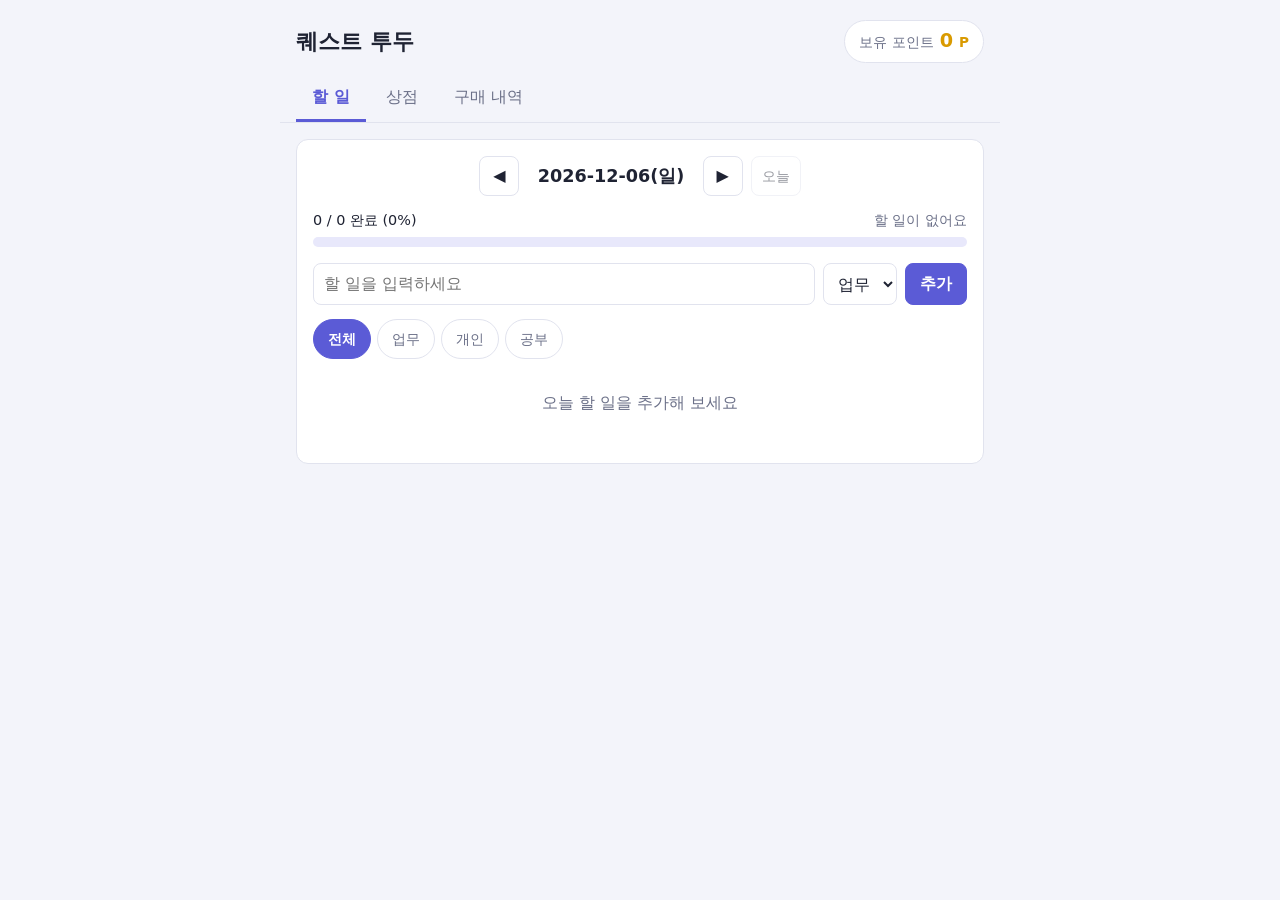
==== index.html @ 80aece0f "퀘스트 투두: 게임형 할 일 관리 웹앱 HTML/CSS/순수 JavaScript로 만든 단일 페이지 앱. 빌드·서버·외부 라이브러리 없이 index.html을 열면 바로 실행된다." ====
<!DOCTYPE html>
<html lang="ko">
<head>
  <meta charset="UTF-8">
  <meta name="viewport" content="width=device-width, initial-scale=1.0">
  <title>퀘스트 투두</title>
  <link rel="stylesheet" href="style.css">
  <script src="app.js" defer></script>
</head>
<body>
  <header class="app-header">
    <h1 class="app-title">퀘스트 투두</h1>
    <div class="points" aria-live="polite">
      <span class="points-label">보유 포인트</span>
      <strong id="points-value" class="points-value">0</strong>
      <span class="points-unit">P</span>
    </div>
  </header>

  <nav class="tabs" role="tablist" aria-label="메뉴">
    <button type="button" class="tab is-active" role="tab" id="tab-todos"
            aria-controls="panel-todos" aria-selected="true" data-tab="todos">할 일</button>
    <button type="button" class="tab" role="tab" id="tab-shop"
            aria-controls="panel-shop" aria-selected="false" tabindex="-1" data-tab="shop">상점</button>
    <button type="button" class="tab" role="tab" id="tab-history"
            aria-controls="panel-history" aria-selected="false" tabindex="-1" data-tab="history">구매 내역</button>
  </nav>

  <main class="panels">
    <section class="panel" role="tabpanel" id="panel-todos" aria-labelledby="tab-todos">
      <div class="date-bar">
        <button type="button" id="date-prev" class="btn btn-icon" aria-label="이전 날짜">◀</button>
        <strong id="date-label" class="date-label" aria-live="polite"></strong>
        <button type="button" id="date-next" class="btn btn-icon" aria-label="다음 날짜">▶</button>
        <button type="button" id="date-today" class="btn btn-small">오늘</button>
      </div>
      <p id="date-note" class="date-note" hidden>지난 날짜에 새로 추가하는 할 일은 기록용이에요 (포인트 없음)</p>

      <div class="progress-area">
        <div class="progress-info">
          <span id="progress-count"></span>
          <span id="progress-remaining" class="progress-remaining"></span>
        </div>
        <div id="progress-bar" class="progress" role="progressbar"
             aria-label="완료율" aria-valuemin="0" aria-valuemax="100" aria-valuenow="0">
          <div id="progress-fill" class="progress-fill"></div>
        </div>
      </div>

      <form id="todo-form" class="todo-form" autocomplete="off" novalidate>
        <input id="todo-title" class="todo-input" type="text" maxlength="50"
               placeholder="할 일을 입력하세요" aria-label="할 일 제목">
        <select id="todo-category" class="todo-select" aria-label="카테고리">
          <option value="work">업무</option>
          <option value="personal">개인</option>
          <option value="study">공부</option>
        </select>
        <button type="submit" class="btn btn-primary">추가</button>
      </form>
      <p id="todo-error" class="form-error" role="alert" hidden></p>

      <div id="category-filter" class="filter" role="group" aria-label="카테고리 필터">
        <button type="button" class="filter-btn is-active" data-filter="all" aria-pressed="true">전체</button>
        <button type="button" class="filter-btn" data-filter="work" aria-pressed="false">업무</button>
        <button type="button" class="filter-btn" data-filter="personal" aria-pressed="false">개인</button>
        <button type="button" class="filter-btn" data-filter="study" aria-pressed="false">공부</button>
      </div>

      <ul id="todo-list" class="todo-list"></ul>
      <p id="todo-empty" class="empty-message" hidden>오늘 할 일을 추가해 보세요</p>
    </section>
    <section class="panel" role="tabpanel" id="panel-shop" aria-labelledby="tab-shop" hidden>
      <p class="panel-note">포인트로 가상 기프티콘을 교환해 보세요. 실제 결제는 없어요.</p>
      <div id="shop-grid" class="shop-grid"></div>
    </section>
    <section class="panel" role="tabpanel" id="panel-history" aria-labelledby="tab-history" hidden>
      <ul id="history-list" class="history-list"></ul>
      <p id="history-empty" class="empty-message" hidden>아직 구매한 기프티콘이 없어요. 상점에서 포인트를 써 보세요!</p>
    </section>
  </main>

  <dialog id="coupon-dialog" class="dialog" aria-labelledby="coupon-title">
    <p id="coupon-icon" class="dialog-icon"></p>
    <h2 id="coupon-title" class="dialog-title">구매 완료!</h2>
    <p id="coupon-item" class="dialog-item"></p>
    <p id="coupon-code" class="coupon-code"></p>
    <p class="dialog-note">쿠폰 번호는 구매 내역 탭에서 다시 볼 수 있어요.</p>
    <form method="dialog">
      <button type="submit" class="btn btn-primary">확인</button>
    </form>
  </dialog>

  <div id="toast-area" class="toast-area" aria-live="polite"></div>

  <div id="celebration" class="celebration" role="status" hidden>
    <div class="celebration-card">
      <span class="celebration-emoji" aria-hidden="true">🎉</span>
      <strong id="celebration-text" class="celebration-text"></strong>
    </div>
  </div>
</body>
</html>
---- style.css ----
/* ===== 색상 · 공통 값 ===== */
:root {
  /* 바탕 */
  --bg: #f3f4fa;
  --surface: #ffffff;
  --surface-sunken: #f7f8fc;
  --border: #e1e3ee;

  /* 글자 */
  --text: #1f2333;
  --muted: #6b7088;
  --on-accent: #ffffff;

  /* 역할 색 */
  --accent: #5b5bd6;
  --accent-strong: #4646c2;
  --accent-soft: #e8e8fb;
  --gold: #d99a00;
  --gold-soft: #fff4d6;
  --gain: #1f8f4e;
  --gain-soft: #e3f6ea;
  --danger: #c62828;
  --danger-soft: #fdeaea;

  /* 카테고리: 파랑 / 초록 / 자홍 — 색상환에서 서로 멀리 떨어진 색 */
  --cat-work-bg: #e2eeff;
  --cat-work-fg: #1756b0;
  --cat-personal-bg: #e1f5e6;
  --cat-personal-fg: #1d7340;
  --cat-study-bg: #fbe4f1;
  --cat-study-fg: #a8236f;

  /* 기타 */
  --overlay: rgba(20, 22, 40, 0.45);
  --shadow: 0 10px 30px rgba(20, 22, 40, 0.18);
  --radius: 12px;
  --radius-small: 8px;
  --touch: 40px;

  --font: system-ui, -apple-system, "Segoe UI", "Apple SD Gothic Neo", "Malgun Gothic", sans-serif;
  --font-mono: ui-monospace, Consolas, "Courier New", monospace;
}

* {
  box-sizing: border-box;
}

body {
  margin: 0;
  font-family: var(--font);
  background: var(--bg);
  color: var(--text);
  line-height: 1.5;
  overflow-x: hidden;
}

/* ===== 헤더 ===== */
.app-header {
  display: flex;
  align-items: center;
  justify-content: space-between;
  gap: 12px;
  max-width: 720px;
  margin: 0 auto;
  padding: 20px 16px 12px;
}

.app-title {
  margin: 0;
  font-size: 1.4rem;
  white-space: nowrap;
}

.points {
  display: flex;
  align-items: baseline;
  gap: 6px;
  padding: 6px 14px;
  background: var(--surface);
  border: 1px solid var(--border);
  border-radius: 999px;
  white-space: nowrap;
}

.points-label {
  font-size: 0.85rem;
  color: var(--muted);
}

.points-value {
  display: inline-block;
  font-size: 1.2rem;
  color: var(--gold);
  font-variant-numeric: tabular-nums;
}

.points-value.is-up {
  animation: points-up 0.6s ease-out;
}

.points-value.is-down {
  animation: points-down 0.6s ease-out;
}

@keyframes points-up {
  0% { transform: scale(1); }
  30% { transform: scale(1.45); color: var(--gain); }
  100% { transform: scale(1); }
}

@keyframes points-down {
  0%, 100% { transform: translateX(0); }
  20% { transform: translateX(-4px); color: var(--danger); }
  40% { transform: translateX(4px); color: var(--danger); }
  60% { transform: translateX(-2px); }
}

.points-unit {
  font-size: 0.85rem;
  color: var(--gold);
  font-weight: 600;
}

/* ===== 탭 ===== */
.tabs {
  display: flex;
  gap: 4px;
  max-width: 720px;
  margin: 0 auto;
  padding: 0 16px;
  border-bottom: 1px solid var(--border);
}

.tab {
  min-height: 44px;
  padding: 10px 16px;
  font: inherit;
  color: var(--muted);
  background: none;
  border: none;
  border-bottom: 3px solid transparent;
  cursor: pointer;
  white-space: nowrap;
}

.tab:hover {
  color: var(--text);
}

.tab.is-active {
  color: var(--accent);
  font-weight: 600;
  border-bottom-color: var(--accent);
}

.tab:focus-visible {
  outline: 2px solid var(--accent);
  outline-offset: -2px;
  border-radius: 6px 6px 0 0;
}

/* ===== 패널 ===== */
.panels {
  max-width: 720px;
  margin: 0 auto;
  padding: 16px;
}

.panel {
  min-height: 240px;
  padding: 16px;
  background: var(--surface);
  border: 1px solid var(--border);
  border-radius: var(--radius);
}

.panel[hidden] {
  display: none;
}

.panel-note {
  margin: 0 0 16px;
  font-size: 0.9rem;
  color: var(--muted);
}

/* ===== 버튼 ===== */
.btn {
  min-height: var(--touch);
  padding: 8px 14px;
  font: inherit;
  border: 1px solid var(--border);
  border-radius: var(--radius-small);
  background: var(--surface);
  color: var(--text);
  cursor: pointer;
  white-space: nowrap;
}

.btn:hover:not(:disabled) {
  background: var(--surface-sunken);
}

.btn:active:not(:disabled) {
  transform: translateY(1px);
}

.btn:disabled {
  opacity: 0.45;
  cursor: not-allowed;
}

.btn:focus-visible,
.filter-btn:focus-visible {
  outline: 2px solid var(--accent);
  outline-offset: 2px;
}

.btn-primary {
  background: var(--accent);
  border-color: var(--accent);
  color: var(--on-accent);
  font-weight: 600;
}

.btn-primary:hover:not(:disabled) {
  background: var(--accent-strong);
}

.btn-danger {
  color: var(--danger);
}

.btn-small {
  min-width: var(--touch);
  padding: 4px 10px;
  font-size: 0.85rem;
}

.btn-icon {
  width: var(--touch);
  padding: 0;
  line-height: 1;
}

/* ===== 날짜 바 ===== */
.date-bar {
  display: flex;
  align-items: center;
  justify-content: center;
  gap: 8px;
  margin-bottom: 14px;
}

.date-label {
  min-width: 9.5em;
  text-align: center;
  font-size: 1.1rem;
  font-variant-numeric: tabular-nums;
}

.date-note {
  margin: -6px 0 12px;
  font-size: 0.8rem;
  text-align: center;
  color: var(--muted);
}

/* ===== 진행 막대 ===== */
.progress-area {
  margin-bottom: 16px;
}

.progress-info {
  display: flex;
  flex-wrap: wrap;
  justify-content: space-between;
  gap: 2px 12px;
  margin-bottom: 6px;
  font-size: 0.9rem;
}

.progress-remaining {
  color: var(--muted);
}

.progress-remaining.is-clear {
  color: var(--gold);
  font-weight: 700;
}

.progress {
  height: 10px;
  background: var(--accent-soft);
  border-radius: 999px;
  overflow: hidden;
}

.progress-fill {
  width: 0;
  height: 100%;
  background: var(--accent);
  border-radius: 999px;
  transition: width 0.3s ease;
}

.progress-fill.is-clear {
  background: var(--gold);
}

/* ===== 입력 줄 ===== */
.todo-form {
  display: flex;
  gap: 8px;
}

.todo-input,
.todo-select {
  min-height: var(--touch);
  font: inherit;
  padding: 8px 10px;
  border: 1px solid var(--border);
  border-radius: var(--radius-small);
  background: var(--surface);
  color: var(--text);
}

.todo-input {
  flex: 1;
  min-width: 0;
}

.todo-input:focus,
.todo-select:focus {
  outline: 2px solid var(--accent);
  outline-offset: -1px;
}

.form-error {
  margin: 8px 0 0;
  font-size: 0.85rem;
  color: var(--danger);
}

/* ===== 카테고리 필터 ===== */
.filter {
  display: flex;
  flex-wrap: wrap;
  gap: 6px;
  margin-top: 14px;
}

.filter-btn {
  min-height: var(--touch);
  padding: 4px 14px;
  font: inherit;
  font-size: 0.85rem;
  color: var(--muted);
  background: var(--surface);
  border: 1px solid var(--border);
  border-radius: 999px;
  cursor: pointer;
}

.filter-btn.is-active {
  color: var(--on-accent);
  background: var(--accent);
  border-color: var(--accent);
  font-weight: 600;
}

/* ===== 할 일 목록 ===== */
.todo-list {
  list-style: none;
  margin: 12px 0 0;
  padding: 0;
}

.todo-item {
  display: flex;
  align-items: center;
  gap: 8px;
  padding: 6px 0;
  border-bottom: 1px solid var(--border);
}

.todo-item:last-child {
  border-bottom: none;
}

/* 체크박스는 작아도 감싼 label이 40×40 터치 영역이 된다. */
.todo-check-wrap {
  display: flex;
  align-items: center;
  justify-content: center;
  width: var(--touch);
  height: var(--touch);
  flex-shrink: 0;
  cursor: pointer;
}

.todo-check {
  width: 20px;
  height: 20px;
  margin: 0;
  accent-color: var(--accent);
  cursor: pointer;
}

.todo-check:disabled,
.todo-check-wrap:has(.todo-check:disabled) {
  cursor: not-allowed;
}

.todo-title {
  flex: 1;
  min-width: 0;
  overflow-wrap: anywhere;
  cursor: text;
}

.todo-item.is-done .todo-title {
  color: var(--muted);
  text-decoration: line-through;
}

.todo-item.is-done .badge {
  opacity: 0.6;
}

.todo-actions {
  display: flex;
  gap: 4px;
  flex-shrink: 0;
}

.todo-item.is-editing {
  flex-direction: column;
  align-items: stretch;
  gap: 0;
  padding: 8px 0;
}

.todo-edit-form {
  display: flex;
  gap: 6px;
}

/* ===== 카테고리 배지 ===== */
.badge {
  flex-shrink: 0;
  padding: 2px 8px;
  font-size: 0.75rem;
  font-weight: 600;
  border-radius: 999px;
  white-space: nowrap;
}

.badge-work {
  background: var(--cat-work-bg);
  color: var(--cat-work-fg);
}

.badge-personal {
  background: var(--cat-personal-bg);
  color: var(--cat-personal-fg);
}

.badge-study {
  background: var(--cat-study-bg);
  color: var(--cat-study-fg);
}

.badge-record {
  color: var(--muted);
  background: var(--surface-sunken);
  border: 1px dashed var(--border);
}

.empty-message {
  margin: 32px 0;
  text-align: center;
  color: var(--muted);
}

/* ===== 상점 ===== */
.shop-grid {
  display: grid;
  grid-template-columns: repeat(auto-fill, minmax(140px, 1fr));
  gap: 12px;
}

.shop-card {
  display: flex;
  flex-direction: column;
  align-items: center;
  gap: 4px;
  min-width: 0;
  padding: 16px 12px;
  text-align: center;
  border: 1px solid var(--border);
  border-radius: var(--radius);
  transition: transform 0.15s ease, box-shadow 0.15s ease;
}

.shop-card:hover {
  transform: translateY(-2px);
  box-shadow: var(--shadow);
}

.shop-icon {
  font-size: 2.4rem;
  line-height: 1.2;
}

.shop-name {
  font-weight: 600;
}

.shop-price {
  color: var(--gold);
  font-weight: 700;
  font-variant-numeric: tabular-nums;
}

.shop-card .btn {
  width: 100%;
  margin-top: 8px;
}

.shop-lack {
  min-height: 1.3em;
  margin: 0;
  font-size: 0.8rem;
  color: var(--danger);
}

/* ===== 구매 내역 ===== */
.history-list {
  list-style: none;
  margin: 0;
  padding: 0;
}

.history-item {
  display: grid;
  grid-template-columns: auto minmax(0, 1fr) auto;
  gap: 2px 12px;
  align-items: center;
  padding: 12px 4px;
  border-bottom: 1px solid var(--border);
}

.history-item:last-child {
  border-bottom: none;
}

.history-icon {
  grid-row: span 2;
  font-size: 1.8rem;
}

.history-name {
  font-weight: 600;
  overflow-wrap: anywhere;
}

.history-price {
  color: var(--danger);
  font-weight: 600;
  text-align: right;
  font-variant-numeric: tabular-nums;
}

.history-date {
  font-size: 0.8rem;
  color: var(--muted);
}

.history-code {
  font-family: var(--font-mono);
  font-size: 0.85rem;
  letter-spacing: 0.04em;
  text-align: right;
}

/* ===== 쿠폰 팝업 ===== */
.dialog {
  width: min(320px, calc(100vw - 32px));
  padding: 24px 20px 20px;
  text-align: center;
  color: var(--text);
  background: var(--surface);
  border: none;
  border-radius: var(--radius);
  box-shadow: var(--shadow);
}

.dialog[open] {
  animation: pop-in 0.25s ease-out;
}

.dialog::backdrop {
  background: var(--overlay);
}

.dialog-icon {
  margin: 0;
  font-size: 3rem;
}

.dialog-title {
  margin: 4px 0;
  font-size: 1.2rem;
}

.dialog-item {
  margin: 0 0 12px;
  color: var(--muted);
}

.coupon-code {
  margin: 0;
  padding: 12px;
  font-family: var(--font-mono);
  font-size: 1.15rem;
  font-weight: 700;
  letter-spacing: 0.06em;
  overflow-wrap: anywhere;
  background: var(--accent-soft);
  border: 2px dashed var(--accent);
  border-radius: var(--radius-small);
  user-select: all;
}

.dialog-note {
  margin: 12px 0 16px;
  font-size: 0.8rem;
  color: var(--muted);
}

.dialog .btn {
  width: 100%;
}

/* ===== 토스트 ===== */
.toast-area {
  position: fixed;
  left: 50%;
  bottom: 24px;
  z-index: 20;
  display: flex;
  flex-direction: column-reverse;
  align-items: center;
  gap: 8px;
  width: max-content;
  max-width: calc(100vw - 32px);
  transform: translateX(-50%);
  pointer-events: none;
}

.toast {
  padding: 8px 18px;
  font-weight: 700;
  font-variant-numeric: tabular-nums;
  border-radius: 999px;
  box-shadow: var(--shadow);
  animation: toast-in 0.2s ease-out;
}

.toast-gain {
  color: var(--gain);
  background: var(--gain-soft);
}

.toast-loss {
  color: var(--danger);
  background: var(--danger-soft);
}

.toast-info {
  color: var(--text);
  background: var(--surface-sunken);
}

.toast-warn {
  max-width: 100%;
  font-weight: 600;
  text-align: center;
  color: var(--danger);
  background: var(--danger-soft);
  border-radius: var(--radius);
}

.toast.is-leaving {
  animation: toast-out 0.25s ease-in forwards;
}

@keyframes toast-in {
  from { opacity: 0; transform: translateY(12px) scale(0.9); }
  to { opacity: 1; transform: none; }
}

@keyframes toast-out {
  to { opacity: 0; transform: translateY(-8px); }
}

/* ===== 올클리어 배너 ===== */
.celebration {
  position: fixed;
  inset: 0;
  z-index: 30;
  display: flex;
  align-items: flex-start;
  justify-content: center;
  padding: 96px 16px 0;
  overflow: hidden;
  pointer-events: none; /* 배너가 떠 있어도 뒤의 화면을 계속 조작할 수 있게 */
}

.celebration[hidden] {
  display: none;
}

.celebration-card {
  display: flex;
  flex-direction: column;
  align-items: center;
  gap: 4px;
  max-width: 100%;
  padding: 20px 32px;
  text-align: center;
  color: var(--text);
  background: linear-gradient(135deg, var(--gold-soft), var(--surface));
  border: 2px solid var(--gold);
  border-radius: var(--radius);
  box-shadow: var(--shadow);
  animation: pop-in 0.4s cubic-bezier(0.2, 1.4, 0.4, 1);
  pointer-events: auto; /* 배너 카드를 누르면 닫힘 */
  cursor: pointer;
}

.celebration-emoji {
  font-size: 2.6rem;
  line-height: 1.2;
}

.celebration-text {
  font-size: 1.25rem;
}

.celebration.is-leaving .celebration-card {
  animation: toast-out 0.3s ease-in forwards;
}

.confetti {
  position: absolute;
  top: -12px;
  width: 8px;
  height: 14px;
  border-radius: 2px;
  animation: confetti-fall 1.8s ease-in forwards;
}

@keyframes confetti-fall {
  to { transform: translateY(105vh) rotate(720deg); opacity: 0.6; }
}

@keyframes pop-in {
  from { opacity: 0; transform: scale(0.7); }
  to { opacity: 1; transform: scale(1); }
}

/* ===== 좁은 화면 (360px 기준) ===== */
@media (max-width: 480px) {
  .app-header {
    padding: 14px 12px 10px;
  }

  .app-title {
    font-size: 1.15rem;
  }

  .points {
    padding: 4px 12px;
  }

  .points-label {
    font-size: 0.75rem;
  }

  .tabs {
    padding: 0 8px;
  }

  .tab {
    flex: 1;
    padding: 10px 4px;
  }

  .panels {
    padding: 12px;
  }

  .panel {
    padding: 12px;
  }

  .date-label {
    min-width: 0;
    font-size: 1rem;
  }

  .todo-form,
  .todo-edit-form {
    flex-wrap: wrap;
  }

  .todo-form .todo-input,
  .todo-edit-form .todo-input {
    flex-basis: 100%;
  }

  .todo-form .todo-select,
  .todo-edit-form .todo-select {
    flex: 1;
  }

  .todo-item {
    gap: 6px;
  }

  .shop-grid {
    gap: 8px;
  }

  .shop-card {
    padding: 12px 8px;
  }
}

/* 움직임 줄이기 설정을 존중 */
@media (prefers-reduced-motion: reduce) {
  *,
  *::before,
  *::after {
    animation-duration: 0.01ms !important;
    transition-duration: 0.01ms !important;
  }

  .confetti {
    display: none;
  }
}
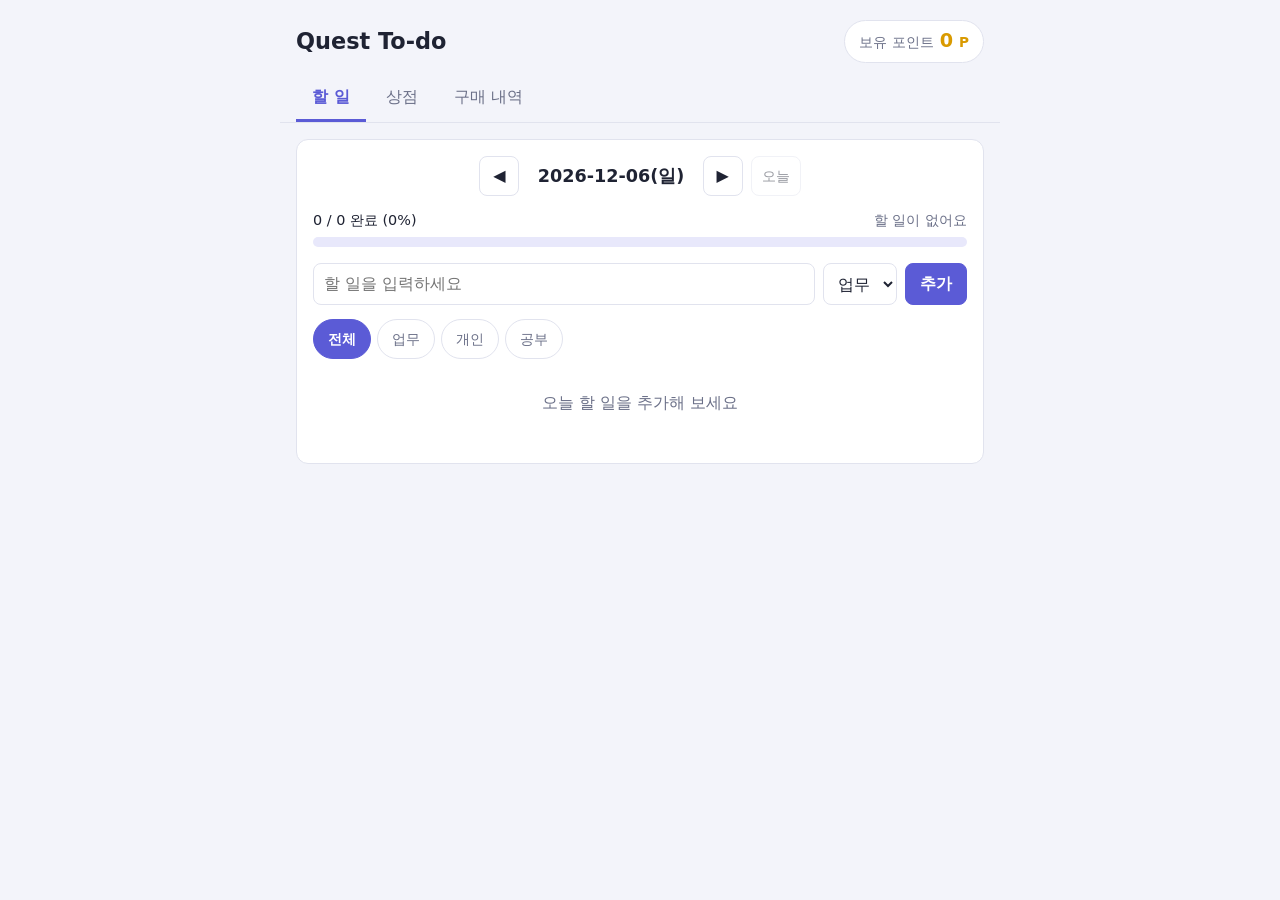
==== commit e2c0db63: "앱 이름을 Quest To-do로 변경 브라우저 탭 제목, 헤더, README 제목을 "퀘스트 투두"에서 "Quest To-do"로 바꿈.  Co-Authored-By: Claud" ====
--- a/index.html
+++ b/index.html
@@ -3,13 +3,13 @@
 <head>
   <meta charset="UTF-8">
   <meta name="viewport" content="width=device-width, initial-scale=1.0">
-  <title>퀘스트 투두</title>
+  <title>Quest To-do</title>
   <link rel="stylesheet" href="style.css">
   <script src="app.js" defer></script>
 </head>
 <body>
   <header class="app-header">
-    <h1 class="app-title">퀘스트 투두</h1>
+    <h1 class="app-title">Quest To-do</h1>
     <div class="points" aria-live="polite">
       <span class="points-label">보유 포인트</span>
       <strong id="points-value" class="points-value">0</strong>
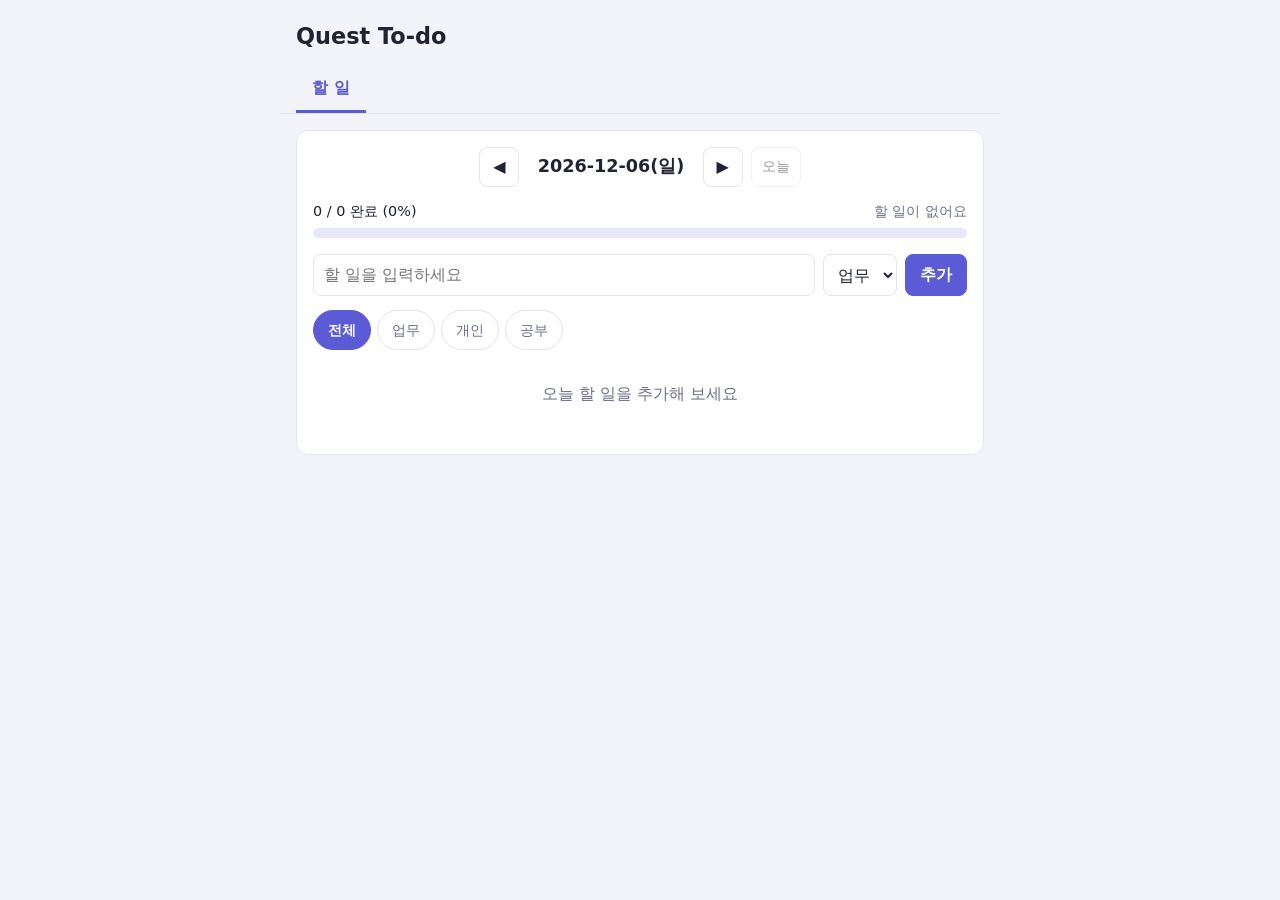
==== commit bafaaa75: "저장 구조를 v2(gameTodo.v2)로 바꾸고 v1 데이터를 옮기기 보상 구조를 펫 키우기 + 연속 달성 달력으로 바꾸기 위한 데이터 단계.  새 구조: { version: 2" ====
--- a/index.html
+++ b/index.html
@@ -10,20 +10,11 @@
 <body>
   <header class="app-header">
     <h1 class="app-title">Quest To-do</h1>
-    <div class="points" aria-live="polite">
-      <span class="points-label">보유 포인트</span>
-      <strong id="points-value" class="points-value">0</strong>
-      <span class="points-unit">P</span>
-    </div>
   </header>
 
   <nav class="tabs" role="tablist" aria-label="메뉴">
     <button type="button" class="tab is-active" role="tab" id="tab-todos"
             aria-controls="panel-todos" aria-selected="true" data-tab="todos">할 일</button>
-    <button type="button" class="tab" role="tab" id="tab-shop"
-            aria-controls="panel-shop" aria-selected="false" tabindex="-1" data-tab="shop">상점</button>
-    <button type="button" class="tab" role="tab" id="tab-history"
-            aria-controls="panel-history" aria-selected="false" tabindex="-1" data-tab="history">구매 내역</button>
   </nav>
 
   <main class="panels">
@@ -34,7 +25,7 @@
         <button type="button" id="date-next" class="btn btn-icon" aria-label="다음 날짜">▶</button>
         <button type="button" id="date-today" class="btn btn-small">오늘</button>
       </div>
-      <p id="date-note" class="date-note" hidden>지난 날짜에 새로 추가하는 할 일은 기록용이에요 (포인트 없음)</p>
+      <p id="date-note" class="date-note" hidden>지난 날짜에 새로 추가하는 할 일은 기록용이에요 (올클리어 개수에 안 들어가요)</p>
 
       <div class="progress-area">
         <div class="progress-info">
@@ -69,26 +60,7 @@
       <ul id="todo-list" class="todo-list"></ul>
       <p id="todo-empty" class="empty-message" hidden>오늘 할 일을 추가해 보세요</p>
     </section>
-    <section class="panel" role="tabpanel" id="panel-shop" aria-labelledby="tab-shop" hidden>
-      <p class="panel-note">포인트로 가상 기프티콘을 교환해 보세요. 실제 결제는 없어요.</p>
-      <div id="shop-grid" class="shop-grid"></div>
-    </section>
-    <section class="panel" role="tabpanel" id="panel-history" aria-labelledby="tab-history" hidden>
-      <ul id="history-list" class="history-list"></ul>
-      <p id="history-empty" class="empty-message" hidden>아직 구매한 기프티콘이 없어요. 상점에서 포인트를 써 보세요!</p>
-    </section>
   </main>
-
-  <dialog id="coupon-dialog" class="dialog" aria-labelledby="coupon-title">
-    <p id="coupon-icon" class="dialog-icon"></p>
-    <h2 id="coupon-title" class="dialog-title">구매 완료!</h2>
-    <p id="coupon-item" class="dialog-item"></p>
-    <p id="coupon-code" class="coupon-code"></p>
-    <p class="dialog-note">쿠폰 번호는 구매 내역 탭에서 다시 볼 수 있어요.</p>
-    <form method="dialog">
-      <button type="submit" class="btn btn-primary">확인</button>
-    </form>
-  </dialog>
 
   <div id="toast-area" class="toast-area" aria-live="polite"></div>
 
--- a/style.css
+++ b/style.css
@@ -69,56 +69,6 @@
   margin: 0;
   font-size: 1.4rem;
   white-space: nowrap;
-}
-
-.points {
-  display: flex;
-  align-items: baseline;
-  gap: 6px;
-  padding: 6px 14px;
-  background: var(--surface);
-  border: 1px solid var(--border);
-  border-radius: 999px;
-  white-space: nowrap;
-}
-
-.points-label {
-  font-size: 0.85rem;
-  color: var(--muted);
-}
-
-.points-value {
-  display: inline-block;
-  font-size: 1.2rem;
-  color: var(--gold);
-  font-variant-numeric: tabular-nums;
-}
-
-.points-value.is-up {
-  animation: points-up 0.6s ease-out;
-}
-
-.points-value.is-down {
-  animation: points-down 0.6s ease-out;
-}
-
-@keyframes points-up {
-  0% { transform: scale(1); }
-  30% { transform: scale(1.45); color: var(--gain); }
-  100% { transform: scale(1); }
-}
-
-@keyframes points-down {
-  0%, 100% { transform: translateX(0); }
-  20% { transform: translateX(-4px); color: var(--danger); }
-  40% { transform: translateX(4px); color: var(--danger); }
-  60% { transform: translateX(-2px); }
-}
-
-.points-unit {
-  font-size: 0.85rem;
-  color: var(--gold);
-  font-weight: 600;
 }
 
 /* ===== 탭 ===== */
@@ -481,166 +431,6 @@
   margin: 32px 0;
   text-align: center;
   color: var(--muted);
-}
-
-/* ===== 상점 ===== */
-.shop-grid {
-  display: grid;
-  grid-template-columns: repeat(auto-fill, minmax(140px, 1fr));
-  gap: 12px;
-}
-
-.shop-card {
-  display: flex;
-  flex-direction: column;
-  align-items: center;
-  gap: 4px;
-  min-width: 0;
-  padding: 16px 12px;
-  text-align: center;
-  border: 1px solid var(--border);
-  border-radius: var(--radius);
-  transition: transform 0.15s ease, box-shadow 0.15s ease;
-}
-
-.shop-card:hover {
-  transform: translateY(-2px);
-  box-shadow: var(--shadow);
-}
-
-.shop-icon {
-  font-size: 2.4rem;
-  line-height: 1.2;
-}
-
-.shop-name {
-  font-weight: 600;
-}
-
-.shop-price {
-  color: var(--gold);
-  font-weight: 700;
-  font-variant-numeric: tabular-nums;
-}
-
-.shop-card .btn {
-  width: 100%;
-  margin-top: 8px;
-}
-
-.shop-lack {
-  min-height: 1.3em;
-  margin: 0;
-  font-size: 0.8rem;
-  color: var(--danger);
-}
-
-/* ===== 구매 내역 ===== */
-.history-list {
-  list-style: none;
-  margin: 0;
-  padding: 0;
-}
-
-.history-item {
-  display: grid;
-  grid-template-columns: auto minmax(0, 1fr) auto;
-  gap: 2px 12px;
-  align-items: center;
-  padding: 12px 4px;
-  border-bottom: 1px solid var(--border);
-}
-
-.history-item:last-child {
-  border-bottom: none;
-}
-
-.history-icon {
-  grid-row: span 2;
-  font-size: 1.8rem;
-}
-
-.history-name {
-  font-weight: 600;
-  overflow-wrap: anywhere;
-}
-
-.history-price {
-  color: var(--danger);
-  font-weight: 600;
-  text-align: right;
-  font-variant-numeric: tabular-nums;
-}
-
-.history-date {
-  font-size: 0.8rem;
-  color: var(--muted);
-}
-
-.history-code {
-  font-family: var(--font-mono);
-  font-size: 0.85rem;
-  letter-spacing: 0.04em;
-  text-align: right;
-}
-
-/* ===== 쿠폰 팝업 ===== */
-.dialog {
-  width: min(320px, calc(100vw - 32px));
-  padding: 24px 20px 20px;
-  text-align: center;
-  color: var(--text);
-  background: var(--surface);
-  border: none;
-  border-radius: var(--radius);
-  box-shadow: var(--shadow);
-}
-
-.dialog[open] {
-  animation: pop-in 0.25s ease-out;
-}
-
-.dialog::backdrop {
-  background: var(--overlay);
-}
-
-.dialog-icon {
-  margin: 0;
-  font-size: 3rem;
-}
-
-.dialog-title {
-  margin: 4px 0;
-  font-size: 1.2rem;
-}
-
-.dialog-item {
-  margin: 0 0 12px;
-  color: var(--muted);
-}
-
-.coupon-code {
-  margin: 0;
-  padding: 12px;
-  font-family: var(--font-mono);
-  font-size: 1.15rem;
-  font-weight: 700;
-  letter-spacing: 0.06em;
-  overflow-wrap: anywhere;
-  background: var(--accent-soft);
-  border: 2px dashed var(--accent);
-  border-radius: var(--radius-small);
-  user-select: all;
-}
-
-.dialog-note {
-  margin: 12px 0 16px;
-  font-size: 0.8rem;
-  color: var(--muted);
-}
-
-.dialog .btn {
-  width: 100%;
 }
 
 /* ===== 토스트 ===== */
@@ -781,14 +571,6 @@
     font-size: 1.15rem;
   }
 
-  .points {
-    padding: 4px 12px;
-  }
-
-  .points-label {
-    font-size: 0.75rem;
-  }
-
   .tabs {
     padding: 0 8px;
   }
@@ -828,14 +610,6 @@
 
   .todo-item {
     gap: 6px;
-  }
-
-  .shop-grid {
-    gap: 8px;
-  }
-
-  .shop-card {
-    padding: 12px 8px;
   }
 }
 
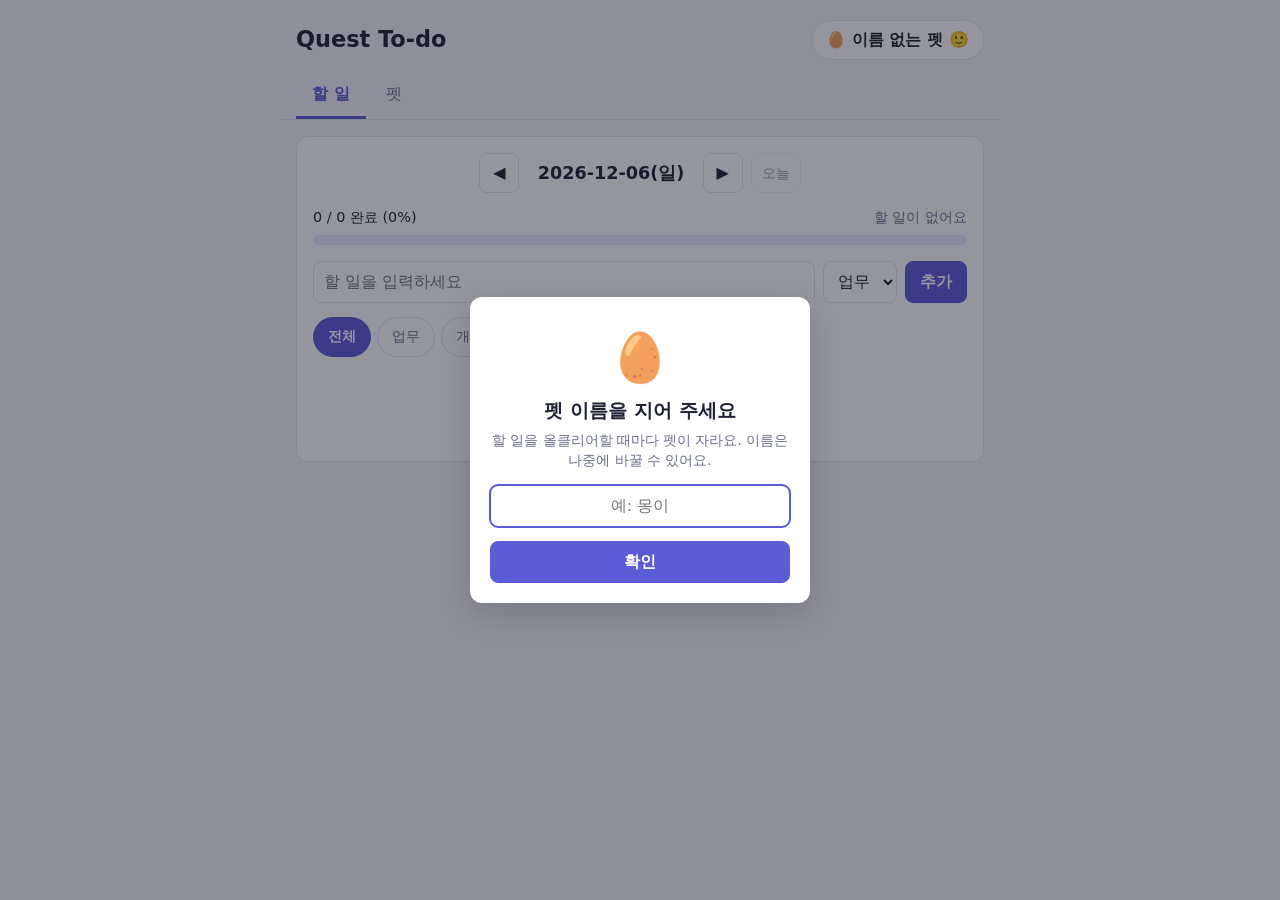
==== commit 3144a45b: "포인트 로직을 펫 성장 로직으로 교체 - 올클리어: 그날 할 일 3개 이상 + 모두 완료 (기록용 할 일 개념 제거) - 오늘 올클리어 시 clearDates에 오늘 추가 + pe" ====
--- a/index.html
+++ b/index.html
@@ -10,11 +10,18 @@
 <body>
   <header class="app-header">
     <h1 class="app-title">Quest To-do</h1>
+    <button type="button" id="header-pet" class="header-pet" aria-label="펫 보기">
+      <span id="header-pet-icon" aria-hidden="true"></span>
+      <span id="header-pet-name" class="header-pet-name"></span>
+      <span id="header-pet-mood" aria-hidden="true"></span>
+    </button>
   </header>
 
   <nav class="tabs" role="tablist" aria-label="메뉴">
     <button type="button" class="tab is-active" role="tab" id="tab-todos"
             aria-controls="panel-todos" aria-selected="true" data-tab="todos">할 일</button>
+    <button type="button" class="tab" role="tab" id="tab-pet"
+            aria-controls="panel-pet" aria-selected="false" tabindex="-1" data-tab="pet">펫</button>
   </nav>
 
   <main class="panels">
@@ -25,7 +32,7 @@
         <button type="button" id="date-next" class="btn btn-icon" aria-label="다음 날짜">▶</button>
         <button type="button" id="date-today" class="btn btn-small">오늘</button>
       </div>
-      <p id="date-note" class="date-note" hidden>지난 날짜에 새로 추가하는 할 일은 기록용이에요 (올클리어 개수에 안 들어가요)</p>
+      <p id="date-note" class="date-note" hidden>지난 날짜는 올클리어해도 펫이 자라지 않아요</p>
 
       <div class="progress-area">
         <div class="progress-info">
@@ -60,7 +67,43 @@
       <ul id="todo-list" class="todo-list"></ul>
       <p id="todo-empty" class="empty-message" hidden>오늘 할 일을 추가해 보세요</p>
     </section>
+
+    <section class="panel" role="tabpanel" id="panel-pet" aria-labelledby="tab-pet" hidden>
+      <div class="pet-card">
+        <div id="pet-icon" class="pet-icon" aria-hidden="true"></div>
+        <div class="pet-name-row">
+          <strong id="pet-name" class="pet-name"></strong>
+          <button type="button" id="pet-rename" class="btn btn-small">이름 바꾸기</button>
+        </div>
+        <p id="pet-stage" class="pet-stage"></p>
+        <p id="pet-mood" class="pet-mood" aria-live="polite"></p>
+        <div id="pet-progress" class="progress pet-progress" role="progressbar"
+             aria-label="다음 단계까지" aria-valuemin="0" aria-valuemax="100" aria-valuenow="0">
+          <div id="pet-progress-fill" class="progress-fill"></div>
+        </div>
+        <p id="pet-next" class="pet-next"></p>
+      </div>
+      <p class="panel-note">
+        오늘 할 일을 3개 이상 모두 끝내면(올클리어) 펫이 하루에 한 번 자라요.
+        지난 날짜는 올클리어해도 자라지 않아요.
+      </p>
+    </section>
   </main>
+
+  <dialog id="pet-name-dialog" class="dialog" aria-labelledby="pet-name-title">
+    <form id="pet-name-form" novalidate>
+      <p class="dialog-icon" aria-hidden="true">🥚</p>
+      <h2 id="pet-name-title" class="dialog-title">펫 이름을 지어 주세요</h2>
+      <p class="dialog-note">할 일을 올클리어할 때마다 펫이 자라요. 이름은 나중에 바꿀 수 있어요.</p>
+      <input id="pet-name-input" class="todo-input dialog-input" type="text"
+             autocomplete="off" placeholder="예: 몽이" aria-label="펫 이름">
+      <p id="pet-name-error" class="form-error" role="alert" hidden></p>
+      <div class="dialog-actions">
+        <button type="button" id="pet-name-cancel" class="btn">취소</button>
+        <button type="submit" class="btn btn-primary">확인</button>
+      </div>
+    </form>
+  </dialog>
 
   <div id="toast-area" class="toast-area" aria-live="polite"></div>
 
--- a/style.css
+++ b/style.css
@@ -421,16 +421,152 @@
   color: var(--cat-study-fg);
 }
 
-.badge-record {
-  color: var(--muted);
-  background: var(--surface-sunken);
-  border: 1px dashed var(--border);
-}
-
 .empty-message {
   margin: 32px 0;
   text-align: center;
   color: var(--muted);
+}
+
+/* ===== 헤더 펫 요약 ===== */
+.header-pet {
+  display: flex;
+  align-items: center;
+  gap: 6px;
+  min-width: 0;
+  min-height: var(--touch);
+  padding: 4px 14px;
+  font: inherit;
+  color: var(--text);
+  background: var(--surface);
+  border: 1px solid var(--border);
+  border-radius: 999px;
+  cursor: pointer;
+}
+
+.header-pet:hover {
+  background: var(--surface-sunken);
+}
+
+.header-pet:focus-visible {
+  outline: 2px solid var(--accent);
+  outline-offset: 2px;
+}
+
+.header-pet-name {
+  overflow: hidden;
+  font-weight: 600;
+  text-overflow: ellipsis;
+  white-space: nowrap;
+}
+
+/* ===== 펫 탭 ===== */
+.pet-card {
+  display: flex;
+  flex-direction: column;
+  align-items: center;
+  gap: 6px;
+  margin-bottom: 16px;
+  padding: 24px 16px;
+  text-align: center;
+  background: linear-gradient(180deg, var(--accent-soft), var(--surface));
+  border-radius: var(--radius);
+}
+
+.pet-icon {
+  font-size: 4.5rem;
+  line-height: 1.1;
+}
+
+.pet-name-row {
+  display: flex;
+  flex-wrap: wrap;
+  align-items: center;
+  justify-content: center;
+  gap: 8px;
+}
+
+.pet-name {
+  font-size: 1.3rem;
+  overflow-wrap: anywhere;
+}
+
+.pet-stage,
+.pet-mood,
+.pet-next {
+  margin: 0;
+}
+
+.pet-stage {
+  color: var(--muted);
+}
+
+.pet-mood {
+  font-weight: 600;
+}
+
+.pet-progress {
+  width: min(280px, 100%);
+  margin-top: 6px;
+}
+
+.pet-next {
+  font-size: 0.9rem;
+  color: var(--muted);
+}
+
+/* ===== 이름 짓기 팝업 ===== */
+.dialog {
+  width: min(340px, calc(100vw - 32px));
+  padding: 24px 20px 20px;
+  text-align: center;
+  color: var(--text);
+  background: var(--surface);
+  border: none;
+  border-radius: var(--radius);
+  box-shadow: var(--shadow);
+}
+
+.dialog[open] {
+  animation: pop-in 0.25s ease-out;
+}
+
+.dialog::backdrop {
+  background: var(--overlay);
+}
+
+.dialog-icon {
+  margin: 0;
+  font-size: 3rem;
+}
+
+.dialog-title {
+  margin: 4px 0;
+  font-size: 1.2rem;
+}
+
+.dialog-note {
+  margin: 0 0 14px;
+  font-size: 0.85rem;
+  color: var(--muted);
+}
+
+.dialog-input {
+  width: 100%;
+  text-align: center;
+}
+
+.dialog-actions {
+  display: flex;
+  gap: 8px;
+  margin-top: 14px;
+}
+
+.dialog-actions .btn {
+  flex: 1;
+}
+
+.dialog-actions .btn[hidden] {
+  display: none;
 }
 
 /* ===== 토스트 ===== */
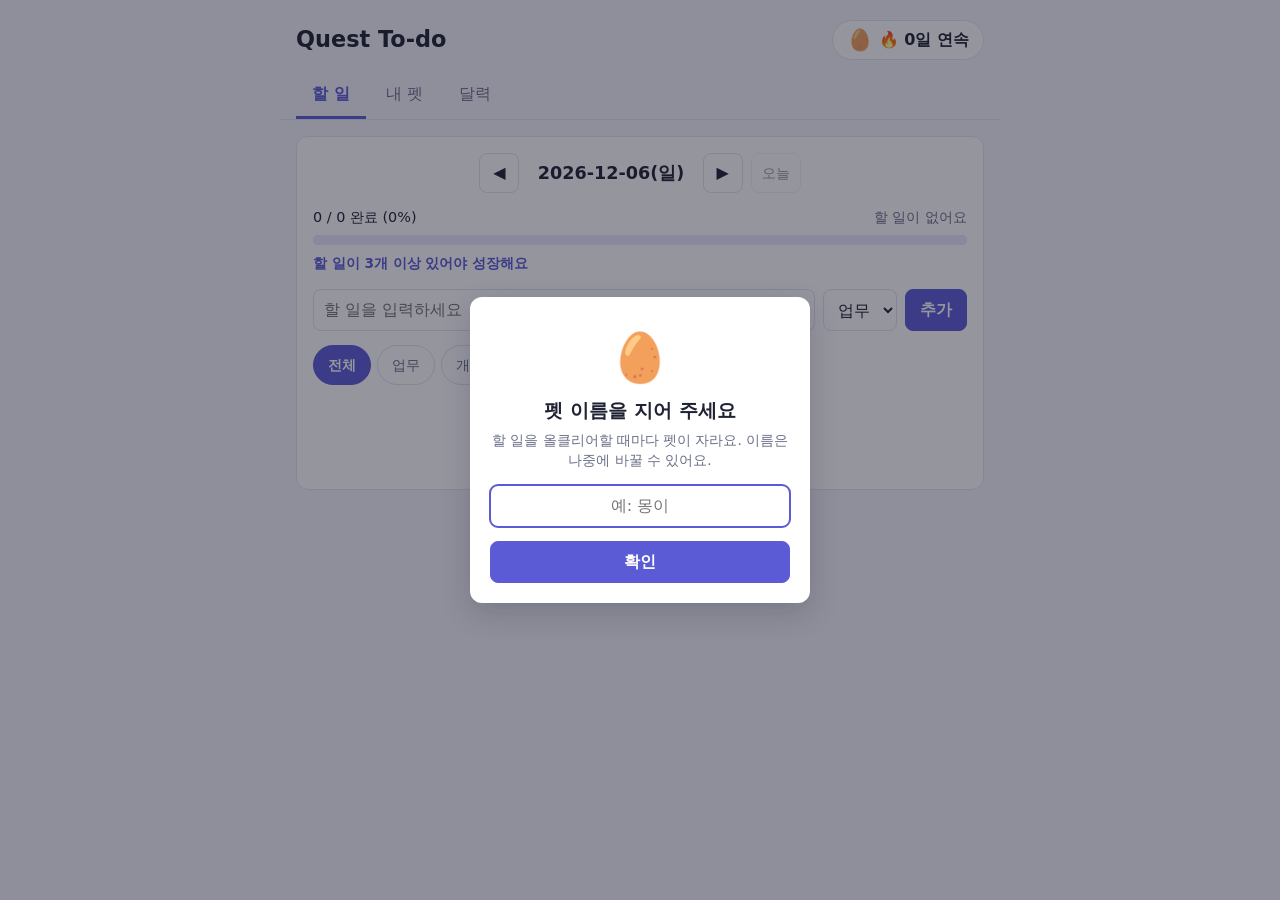
==== commit 70bb73ed: "화면을 할 일 / 내 펫 / 달력 구조로 개편 - 탭: 할 일 / 내 펫 / 달력 (상점·구매 내역은 이전 커밋에서 이미 제거) - 헤더: 펫 이모지 + "🔥 N일 연속", 누르면" ====
--- a/index.html
+++ b/index.html
@@ -5,15 +5,15 @@
   <meta name="viewport" content="width=device-width, initial-scale=1.0">
   <title>Quest To-do</title>
   <link rel="stylesheet" href="style.css">
+  <script src="streak.js" defer></script>
   <script src="app.js" defer></script>
 </head>
 <body>
   <header class="app-header">
     <h1 class="app-title">Quest To-do</h1>
-    <button type="button" id="header-pet" class="header-pet" aria-label="펫 보기">
-      <span id="header-pet-icon" aria-hidden="true"></span>
-      <span id="header-pet-name" class="header-pet-name"></span>
-      <span id="header-pet-mood" aria-hidden="true"></span>
+    <button type="button" id="header-pet" class="header-pet" aria-label="내 펫 보기">
+      <span id="header-pet-icon" class="header-pet-icon" aria-hidden="true"></span>
+      <span id="header-streak" class="header-streak"></span>
     </button>
   </header>
 
@@ -21,10 +21,13 @@
     <button type="button" class="tab is-active" role="tab" id="tab-todos"
             aria-controls="panel-todos" aria-selected="true" data-tab="todos">할 일</button>
     <button type="button" class="tab" role="tab" id="tab-pet"
-            aria-controls="panel-pet" aria-selected="false" tabindex="-1" data-tab="pet">펫</button>
+            aria-controls="panel-pet" aria-selected="false" tabindex="-1" data-tab="pet">내 펫</button>
+    <button type="button" class="tab" role="tab" id="tab-calendar"
+            aria-controls="panel-calendar" aria-selected="false" tabindex="-1" data-tab="calendar">달력</button>
   </nav>
 
   <main class="panels">
+    <!-- 할 일 -->
     <section class="panel" role="tabpanel" id="panel-todos" aria-labelledby="tab-todos">
       <div class="date-bar">
         <button type="button" id="date-prev" class="btn btn-icon" aria-label="이전 날짜">◀</button>
@@ -32,7 +35,6 @@
         <button type="button" id="date-next" class="btn btn-icon" aria-label="다음 날짜">▶</button>
         <button type="button" id="date-today" class="btn btn-small">오늘</button>
       </div>
-      <p id="date-note" class="date-note" hidden>지난 날짜는 올클리어해도 펫이 자라지 않아요</p>
 
       <div class="progress-area">
         <div class="progress-info">
@@ -43,6 +45,7 @@
              aria-label="완료율" aria-valuemin="0" aria-valuemax="100" aria-valuenow="0">
           <div id="progress-fill" class="progress-fill"></div>
         </div>
+        <p id="growth-hint" class="growth-hint"></p>
       </div>
 
       <form id="todo-form" class="todo-form" autocomplete="off" novalidate>
@@ -68,6 +71,7 @@
       <p id="todo-empty" class="empty-message" hidden>오늘 할 일을 추가해 보세요</p>
     </section>
 
+    <!-- 내 펫 -->
     <section class="panel" role="tabpanel" id="panel-pet" aria-labelledby="tab-pet" hidden>
       <div class="pet-card">
         <div id="pet-icon" class="pet-icon" aria-hidden="true"></div>
@@ -83,10 +87,47 @@
         </div>
         <p id="pet-next" class="pet-next"></p>
       </div>
+
+      <div class="section-card">
+        <h2 class="section-title">받은 배지 <span id="badge-count" class="section-count"></span></h2>
+        <ul id="badge-list" class="badge-list" aria-label="배지"></ul>
+      </div>
       <p class="panel-note">
         오늘 할 일을 3개 이상 모두 끝내면(올클리어) 펫이 하루에 한 번 자라요.
         지난 날짜는 올클리어해도 자라지 않아요.
       </p>
+    </section>
+
+    <!-- 달력 -->
+    <section class="panel" role="tabpanel" id="panel-calendar" aria-labelledby="tab-calendar" hidden>
+      <div class="streak-stats">
+        <div class="streak-stat">
+          <span class="streak-label">🔥 현재 연속</span>
+          <span><strong id="streak-current" class="streak-value">0</strong>일</span>
+        </div>
+        <div class="streak-stat">
+          <span class="streak-label">🏅 최고 기록</span>
+          <span><strong id="streak-best" class="streak-value">0</strong>일</span>
+        </div>
+      </div>
+      <p id="streak-note" class="streak-note"></p>
+
+      <div class="calendar-bar">
+        <button type="button" id="cal-prev" class="btn btn-icon" aria-label="이전 달">◀</button>
+        <strong id="cal-label" class="cal-label" aria-live="polite"></strong>
+        <button type="button" id="cal-next" class="btn btn-icon" aria-label="다음 달">▶</button>
+      </div>
+      <div class="calendar" role="grid" aria-labelledby="cal-label">
+        <div class="calendar-weekdays" role="row">
+          <span role="columnheader" class="is-sun">일</span><span role="columnheader">월</span>
+          <span role="columnheader">화</span><span role="columnheader">수</span>
+          <span role="columnheader">목</span><span role="columnheader">금</span>
+          <span role="columnheader" class="is-sat">토</span>
+        </div>
+        <div id="calendar-grid" class="calendar-grid"></div>
+      </div>
+      <p id="cal-summary" class="cal-summary"></p>
+      <p class="panel-note">✅ 올클리어한 날이에요. 날짜를 누르면 그날의 할 일로 이동해요.</p>
     </section>
   </main>
 
@@ -105,6 +146,19 @@
     </form>
   </dialog>
 
+  <dialog id="evolve-dialog" class="dialog evolve-dialog" aria-labelledby="evolve-title">
+    <p class="evolve-icons" aria-hidden="true">
+      <span id="evolve-from" class="evolve-from"></span>
+      <span class="evolve-arrow">➜</span>
+      <span id="evolve-to" class="evolve-to"></span>
+    </p>
+    <h2 id="evolve-title" class="dialog-title"></h2>
+    <p id="evolve-note" class="dialog-note"></p>
+    <form method="dialog">
+      <button type="submit" class="btn btn-primary evolve-ok">좋아요!</button>
+    </form>
+  </dialog>
+
   <div id="toast-area" class="toast-area" aria-live="polite"></div>
 
   <div id="celebration" class="celebration" role="status" hidden>
--- a/style.css
+++ b/style.css
@@ -209,13 +209,6 @@
   font-variant-numeric: tabular-nums;
 }
 
-.date-note {
-  margin: -6px 0 12px;
-  font-size: 0.8rem;
-  text-align: center;
-  color: var(--muted);
-}
-
 /* ===== 진행 막대 ===== */
 .progress-area {
   margin-bottom: 16px;
@@ -256,6 +249,18 @@
 
 .progress-fill.is-clear {
   background: var(--gold);
+}
+
+.growth-hint {
+  margin: 8px 0 0;
+  font-size: 0.85rem;
+  font-weight: 600;
+  color: var(--accent);
+}
+
+.growth-hint.is-muted {
+  font-weight: 400;
+  color: var(--muted);
 }
 
 /* ===== 입력 줄 ===== */
@@ -452,10 +457,14 @@
   outline-offset: 2px;
 }
 
-.header-pet-name {
-  overflow: hidden;
+.header-pet-icon {
+  font-size: 1.3rem;
+  line-height: 1;
+}
+
+.header-streak {
   font-weight: 600;
-  text-overflow: ellipsis;
+  font-variant-numeric: tabular-nums;
   white-space: nowrap;
 }
 
@@ -512,6 +521,237 @@
 .pet-next {
   font-size: 0.9rem;
   color: var(--muted);
+}
+
+/* ===== 연속 달성 · 배지 ===== */
+.section-card {
+  margin-bottom: 16px;
+  padding: 16px;
+  border: 1px solid var(--border);
+  border-radius: var(--radius);
+}
+
+.section-title {
+  margin: 0 0 12px;
+  font-size: 1rem;
+}
+
+.section-count {
+  font-size: 0.85rem;
+  font-weight: 400;
+  color: var(--muted);
+}
+
+.streak-stats {
+  display: grid;
+  grid-template-columns: 1fr 1fr;
+  gap: 8px;
+}
+
+.streak-stat {
+  display: flex;
+  flex-direction: column;
+  align-items: center;
+  padding: 10px 4px;
+  background: var(--surface-sunken);
+  border-radius: var(--radius-small);
+}
+
+.streak-label {
+  font-size: 0.85rem;
+  color: var(--muted);
+}
+
+.streak-value {
+  font-size: 1.6rem;
+  font-variant-numeric: tabular-nums;
+}
+
+.streak-note {
+  margin: 12px 0 16px;
+  text-align: center;
+  font-weight: 600;
+}
+
+/* ===== 달력 ===== */
+.calendar-bar {
+  display: flex;
+  align-items: center;
+  justify-content: center;
+  gap: 12px;
+  margin-bottom: 10px;
+}
+
+.cal-label {
+  min-width: 8em;
+  text-align: center;
+  font-size: 1.1rem;
+}
+
+.calendar-weekdays,
+.calendar-grid {
+  display: grid;
+  grid-template-columns: repeat(7, minmax(0, 1fr));
+  gap: 4px;
+}
+
+.calendar-weekdays {
+  margin-bottom: 4px;
+  font-size: 0.8rem;
+  text-align: center;
+  color: var(--muted);
+}
+
+.is-sun {
+  color: var(--danger);
+}
+
+.is-sat {
+  color: var(--cat-work-fg);
+}
+
+.cal-cell {
+  position: relative;
+  display: flex;
+  flex-direction: column;
+  align-items: center;
+  justify-content: flex-start;
+  min-width: 0;
+  min-height: 48px;
+  padding: 4px 0;
+  font: inherit;
+  font-size: 0.85rem;
+  color: var(--text);
+  background: var(--surface);
+  border: 1px solid var(--border);
+  border-radius: var(--radius-small);
+  cursor: pointer;
+}
+
+.cal-cell.is-blank {
+  background: none;
+  border: none;
+  cursor: default;
+}
+
+.cal-cell.is-sun .cal-day {
+  color: var(--danger);
+}
+
+.cal-cell.is-sat .cal-day {
+  color: var(--cat-work-fg);
+}
+
+.cal-cell.is-future {
+  color: var(--muted);
+  background: var(--surface-sunken);
+}
+
+.cal-cell.is-cleared {
+  background: var(--gold-soft);
+  border-color: var(--gold);
+}
+
+.cal-cell.is-today {
+  border: 2px solid var(--accent);
+  font-weight: 700;
+}
+
+.cal-cell:hover:not(.is-blank) {
+  background: var(--accent-soft);
+}
+
+.cal-cell:focus-visible {
+  outline: 2px solid var(--accent);
+  outline-offset: 1px;
+}
+
+.cal-stamp {
+  font-size: 1.05rem;
+  line-height: 1.2;
+}
+
+.cal-summary {
+  margin: 12px 0 0;
+  text-align: center;
+  font-weight: 600;
+}
+
+.badge-list {
+  display: grid;
+  grid-template-columns: repeat(auto-fill, minmax(120px, 1fr));
+  gap: 8px;
+  margin: 0;
+  padding: 0;
+  list-style: none;
+}
+
+.badge-card {
+  display: flex;
+  flex-direction: column;
+  align-items: center;
+  gap: 2px;
+  padding: 12px 8px;
+  text-align: center;
+  background: var(--gold-soft);
+  border: 1px solid var(--gold);
+  border-radius: var(--radius-small);
+}
+
+.badge-card.is-locked {
+  background: var(--surface-sunken);
+  border-color: var(--border);
+}
+
+.badge-card.is-locked .badge-card-name {
+  color: var(--muted);
+}
+
+.badge-card-icon {
+  font-size: 1.8rem;
+  line-height: 1.2;
+}
+
+.badge-card-name {
+  font-size: 0.9rem;
+}
+
+.badge-card-condition {
+  font-size: 0.75rem;
+  color: var(--muted);
+}
+
+/* ===== 진화 팝업 ===== */
+.evolve-icons {
+  display: flex;
+  align-items: center;
+  justify-content: center;
+  gap: 12px;
+  margin: 0 0 8px;
+}
+
+.evolve-from {
+  font-size: 2.4rem;
+  opacity: 0.5;
+}
+
+.evolve-arrow {
+  color: var(--muted);
+}
+
+.evolve-to {
+  font-size: 3.6rem;
+  animation: evolve-bounce 0.8s ease-out;
+}
+
+@keyframes evolve-bounce {
+  0% { transform: scale(0.3) rotate(-20deg); }
+  60% { transform: scale(1.25) rotate(8deg); }
+  100% { transform: none; }
+}
+
+.evolve-ok {
+  width: 100%;
 }
 
 /* ===== 이름 짓기 팝업 ===== */
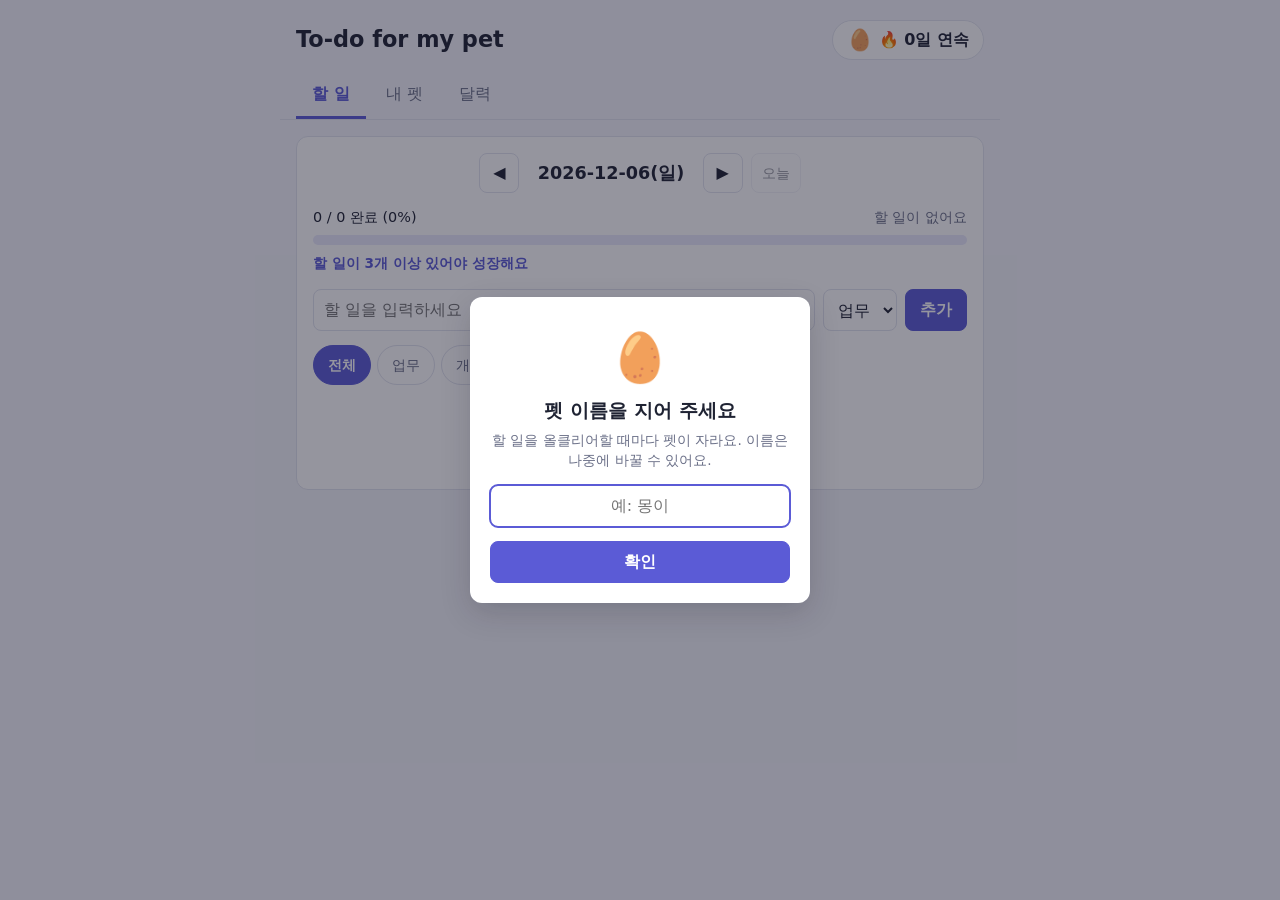
==== commit 9cb13df0: "앱 이름을 To-do for my pet으로 변경 브라우저 탭 제목, 헤더, README 제목을 "Quest To-do"에서 "To-do for my pet"으로 바꿈.  Co-A" ====
--- a/index.html
+++ b/index.html
@@ -3,14 +3,14 @@
 <head>
   <meta charset="UTF-8">
   <meta name="viewport" content="width=device-width, initial-scale=1.0">
-  <title>Quest To-do</title>
+  <title>To-do for my pet</title>
   <link rel="stylesheet" href="style.css">
   <script src="streak.js" defer></script>
   <script src="app.js" defer></script>
 </head>
 <body>
   <header class="app-header">
-    <h1 class="app-title">Quest To-do</h1>
+    <h1 class="app-title">To-do for my pet</h1>
     <button type="button" id="header-pet" class="header-pet" aria-label="내 펫 보기">
       <span id="header-pet-icon" class="header-pet-icon" aria-hidden="true"></span>
       <span id="header-streak" class="header-streak"></span>
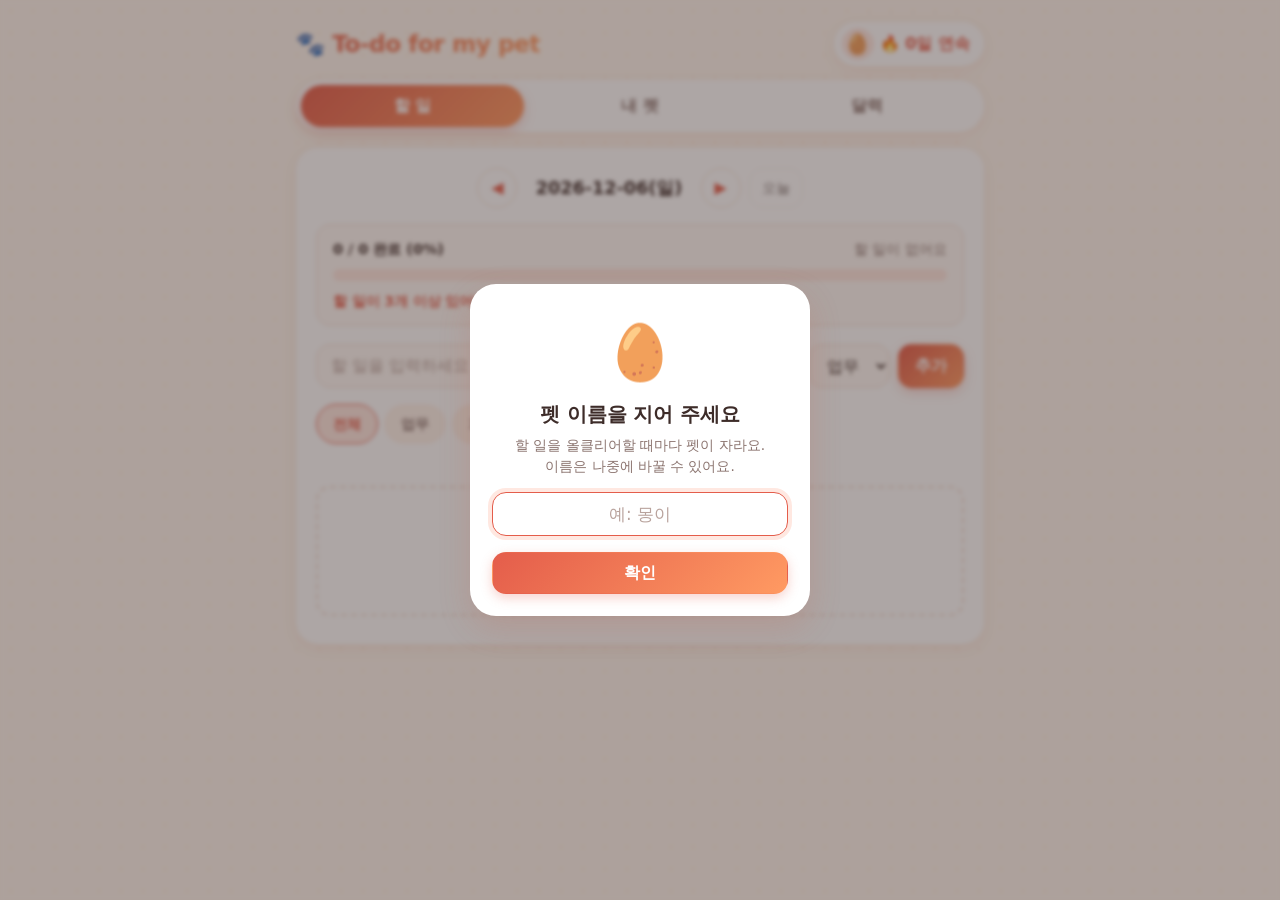
==== commit b4c0843a: "CSS·JS 주소에 버전을 붙여 브라우저가 예전 파일을 쓰지 않게 함 Co-Authored-By: Claude Opus 5.5 <noreply@anthropic.com>" ====
--- a/index.html
+++ b/index.html
@@ -4,9 +4,9 @@
   <meta charset="UTF-8">
   <meta name="viewport" content="width=device-width, initial-scale=1.0">
   <title>To-do for my pet</title>
-  <link rel="stylesheet" href="style.css">
-  <script src="streak.js" defer></script>
-  <script src="app.js" defer></script>
+  <link rel="stylesheet" href="style.css?v=3">
+  <script src="streak.js?v=3" defer></script>
+  <script src="app.js?v=3" defer></script>
 </head>
 <body>
   <header class="app-header">
--- a/style.css
+++ b/style.css
@@ -1,40 +1,47 @@
 /* ===== 색상 · 공통 값 ===== */
+/* 따뜻한 파스텔: 크림 바탕 + 산호색 포인트 + 금색(올클리어·배지) */
 :root {
   /* 바탕 */
-  --bg: #f3f4fa;
+  --bg: #fff7ef;
+  --bg-dot: #fde4d4;
   --surface: #ffffff;
-  --surface-sunken: #f7f8fc;
-  --border: #e1e3ee;
+  --surface-sunken: #fff4ec;
+  --surface-tint: #fffaf6;
+  --border: #f3e1d6;
+  --border-strong: #e7c9b8;
 
   /* 글자 */
-  --text: #1f2333;
-  --muted: #6b7088;
+  --text: #3d2c29;
+  --muted: #8c7570;
   --on-accent: #ffffff;
 
   /* 역할 색 */
-  --accent: #5b5bd6;
-  --accent-strong: #4646c2;
-  --accent-soft: #e8e8fb;
-  --gold: #d99a00;
-  --gold-soft: #fff4d6;
-  --gain: #1f8f4e;
-  --gain-soft: #e3f6ea;
-  --danger: #c62828;
-  --danger-soft: #fdeaea;
-
-  /* 카테고리: 파랑 / 초록 / 자홍 — 색상환에서 서로 멀리 떨어진 색 */
-  --cat-work-bg: #e2eeff;
-  --cat-work-fg: #1756b0;
-  --cat-personal-bg: #e1f5e6;
-  --cat-personal-fg: #1d7340;
-  --cat-study-bg: #fbe4f1;
-  --cat-study-fg: #a8236f;
+  --accent: #e45d4b;
+  --accent-strong: #cc4936;
+  --accent-2: #ff9a62;
+  --accent-soft: #ffe8e1;
+  --gold: #e49a00;
+  --gold-2: #ffc94a;
+  --gold-soft: #fff3d3;
+  --gain: #1f8a5c;
+  --gain-soft: #dcf5e8;
+  --danger: #d03b3b;
+  --danger-soft: #ffe7e5;
+
+  /* 카테고리: 하늘 / 민트 / 라벤더 */
+  --cat-work-bg: #e3f0ff;
+  --cat-work-fg: #2563b6;
+  --cat-personal-bg: #daf4e8;
+  --cat-personal-fg: #1c7a52;
+  --cat-study-bg: #efe6ff;
+  --cat-study-fg: #6d3fc0;
 
   /* 기타 */
-  --overlay: rgba(20, 22, 40, 0.45);
-  --shadow: 0 10px 30px rgba(20, 22, 40, 0.18);
-  --radius: 12px;
-  --radius-small: 8px;
+  --overlay: rgba(61, 44, 41, 0.42);
+  --shadow: 0 12px 32px rgba(200, 90, 60, 0.18);
+  --shadow-soft: 0 4px 16px rgba(200, 90, 60, 0.09);
+  --radius: 22px;
+  --radius-small: 14px;
   --touch: 40px;
 
   --font: system-ui, -apple-system, "Segoe UI", "Apple SD Gothic Neo", "Malgun Gothic", sans-serif;
@@ -47,10 +54,16 @@
 
 body {
   margin: 0;
+  min-height: 100vh;
   font-family: var(--font);
-  background: var(--bg);
   color: var(--text);
   line-height: 1.5;
+  word-break: keep-all; /* 한글을 단어 단위로 줄바꿈 ("신나/요" 방지) */
+  overflow-wrap: anywhere; /* 띄어쓰기 없는 긴 글자는 그래도 줄바꿈 */
+  background-color: var(--bg);
+  /* 은은한 물방울 무늬 */
+  background-image: radial-gradient(var(--bg-dot) 1.5px, transparent 1.5px);
+  background-size: 22px 22px;
   overflow-x: hidden;
 }
 
@@ -59,54 +72,72 @@
   display: flex;
   align-items: center;
   justify-content: space-between;
-  gap: 12px;
+  gap: 10px;
   max-width: 720px;
   margin: 0 auto;
-  padding: 20px 16px 12px;
+  padding: 22px 16px 14px;
 }
 
 .app-title {
+  min-width: 0;
   margin: 0;
-  font-size: 1.4rem;
+  font-size: 1.45rem;
+  font-weight: 800;
+  letter-spacing: -0.02em;
   white-space: nowrap;
-}
-
-/* ===== 탭 ===== */
+  color: var(--accent);
+  background: linear-gradient(90deg, var(--accent), var(--accent-2));
+  -webkit-background-clip: text;
+  background-clip: text;
+  -webkit-text-fill-color: transparent;
+}
+
+.app-title::before {
+  content: "🐾 ";
+  -webkit-text-fill-color: initial;
+}
+
+/* ===== 탭 (알약 모양 세그먼트) ===== */
 .tabs {
   display: flex;
   gap: 4px;
-  max-width: 720px;
+  max-width: 688px;
   margin: 0 auto;
-  padding: 0 16px;
-  border-bottom: 1px solid var(--border);
+  padding: 5px;
+  background: var(--surface);
+  border-radius: 999px;
+  box-shadow: var(--shadow-soft);
 }
 
 .tab {
-  min-height: 44px;
-  padding: 10px 16px;
+  flex: 1;
+  min-height: 42px;
+  padding: 8px 16px;
   font: inherit;
+  font-weight: 600;
   color: var(--muted);
   background: none;
   border: none;
-  border-bottom: 3px solid transparent;
+  border-radius: 999px;
   cursor: pointer;
   white-space: nowrap;
+  transition: background 0.2s ease, color 0.2s ease;
 }
 
 .tab:hover {
-  color: var(--text);
+  color: var(--accent);
+  background: var(--surface-sunken);
 }
 
 .tab.is-active {
-  color: var(--accent);
-  font-weight: 600;
-  border-bottom-color: var(--accent);
+  color: var(--on-accent);
+  background: linear-gradient(135deg, var(--accent), var(--accent-2));
+  box-shadow: 0 4px 12px rgba(228, 93, 75, 0.3);
 }
 
 .tab:focus-visible {
   outline: 2px solid var(--accent);
-  outline-offset: -2px;
-  border-radius: 6px 6px 0 0;
+  outline-offset: 2px;
 }
 
 /* ===== 패널 ===== */
@@ -118,45 +149,55 @@
 
 .panel {
   min-height: 240px;
-  padding: 16px;
+  padding: 20px;
   background: var(--surface);
-  border: 1px solid var(--border);
   border-radius: var(--radius);
+  box-shadow: var(--shadow-soft);
+  animation: panel-in 0.25s ease-out;
 }
 
 .panel[hidden] {
   display: none;
 }
 
+@keyframes panel-in {
+  from { opacity: 0; transform: translateY(6px); }
+  to { opacity: 1; transform: none; }
+}
+
 .panel-note {
-  margin: 0 0 16px;
-  font-size: 0.9rem;
+  margin: 16px 0 0;
+  font-size: 0.85rem;
+  text-align: center;
   color: var(--muted);
 }
 
 /* ===== 버튼 ===== */
 .btn {
   min-height: var(--touch);
-  padding: 8px 14px;
+  padding: 8px 16px;
   font: inherit;
-  border: 1px solid var(--border);
+  font-weight: 600;
+  border: 1.5px solid var(--border);
   border-radius: var(--radius-small);
   background: var(--surface);
   color: var(--text);
   cursor: pointer;
   white-space: nowrap;
+  transition: background 0.15s ease, transform 0.1s ease, box-shadow 0.15s ease;
 }
 
 .btn:hover:not(:disabled) {
   background: var(--surface-sunken);
+  border-color: var(--border-strong);
 }
 
 .btn:active:not(:disabled) {
-  transform: translateY(1px);
+  transform: translateY(1px) scale(0.98);
 }
 
 .btn:disabled {
-  opacity: 0.45;
+  opacity: 0.4;
   cursor: not-allowed;
 }
 
@@ -167,14 +208,15 @@
 }
 
 .btn-primary {
-  background: var(--accent);
-  border-color: var(--accent);
   color: var(--on-accent);
-  font-weight: 600;
+  background: linear-gradient(135deg, var(--accent), var(--accent-2));
+  border-color: transparent;
+  box-shadow: 0 4px 12px rgba(228, 93, 75, 0.28);
 }
 
 .btn-primary:hover:not(:disabled) {
-  background: var(--accent-strong);
+  background: linear-gradient(135deg, var(--accent-strong), var(--accent));
+  border-color: transparent;
 }
 
 .btn-danger {
@@ -183,7 +225,7 @@
 
 .btn-small {
   min-width: var(--touch);
-  padding: 4px 10px;
+  padding: 4px 12px;
   font-size: 0.85rem;
 }
 
@@ -191,6 +233,8 @@
   width: var(--touch);
   padding: 0;
   line-height: 1;
+  color: var(--accent);
+  border-radius: 50%;
 }
 
 /* ===== 날짜 바 ===== */
@@ -199,19 +243,24 @@
   align-items: center;
   justify-content: center;
   gap: 8px;
-  margin-bottom: 14px;
+  margin-bottom: 16px;
 }
 
 .date-label {
   min-width: 9.5em;
   text-align: center;
   font-size: 1.1rem;
+  font-weight: 700;
   font-variant-numeric: tabular-nums;
 }
 
 /* ===== 진행 막대 ===== */
 .progress-area {
-  margin-bottom: 16px;
+  margin-bottom: 18px;
+  padding: 14px 16px;
+  background: var(--surface-tint);
+  border: 1.5px solid var(--border);
+  border-radius: var(--radius-small);
 }
 
 .progress-info {
@@ -219,11 +268,13 @@
   flex-wrap: wrap;
   justify-content: space-between;
   gap: 2px 12px;
-  margin-bottom: 6px;
+  margin-bottom: 8px;
   font-size: 0.9rem;
+  font-weight: 600;
 }
 
 .progress-remaining {
+  font-weight: 400;
   color: var(--muted);
 }
 
@@ -233,7 +284,7 @@
 }
 
 .progress {
-  height: 10px;
+  height: 12px;
   background: var(--accent-soft);
   border-radius: 999px;
   overflow: hidden;
@@ -242,19 +293,19 @@
 .progress-fill {
   width: 0;
   height: 100%;
-  background: var(--accent);
+  background: linear-gradient(90deg, var(--accent), var(--accent-2));
   border-radius: 999px;
-  transition: width 0.3s ease;
+  transition: width 0.4s cubic-bezier(0.3, 1.3, 0.5, 1);
 }
 
 .progress-fill.is-clear {
-  background: var(--gold);
+  background: linear-gradient(90deg, var(--gold), var(--gold-2));
 }
 
 .growth-hint {
-  margin: 8px 0 0;
+  margin: 10px 0 0;
   font-size: 0.85rem;
-  font-weight: 600;
+  font-weight: 700;
   color: var(--accent);
 }
 
@@ -271,13 +322,18 @@
 
 .todo-input,
 .todo-select {
-  min-height: var(--touch);
+  min-height: 44px;
   font: inherit;
-  padding: 8px 10px;
-  border: 1px solid var(--border);
+  padding: 8px 14px;
+  border: 1.5px solid var(--border);
   border-radius: var(--radius-small);
-  background: var(--surface);
+  background: var(--surface-tint);
   color: var(--text);
+  transition: border-color 0.15s ease, box-shadow 0.15s ease;
+}
+
+.todo-input::placeholder {
+  color: #b9a39d;
 }
 
 .todo-input {
@@ -287,8 +343,10 @@
 
 .todo-input:focus,
 .todo-select:focus {
-  outline: 2px solid var(--accent);
-  outline-offset: -1px;
+  outline: none;
+  border-color: var(--accent);
+  box-shadow: 0 0 0 4px var(--accent-soft);
+  background: var(--surface);
 }
 
 .form-error {
@@ -302,45 +360,57 @@
   display: flex;
   flex-wrap: wrap;
   gap: 6px;
-  margin-top: 14px;
+  margin-top: 16px;
 }
 
 .filter-btn {
   min-height: var(--touch);
-  padding: 4px 14px;
+  padding: 4px 16px;
   font: inherit;
   font-size: 0.85rem;
-  color: var(--muted);
-  background: var(--surface);
-  border: 1px solid var(--border);
+  font-weight: 600;
+  color: var(--muted);
+  background: var(--surface-sunken);
+  border: 1.5px solid transparent;
   border-radius: 999px;
   cursor: pointer;
+  transition: background 0.15s ease, color 0.15s ease;
+}
+
+.filter-btn:hover {
+  color: var(--accent);
 }
 
 .filter-btn.is-active {
-  color: var(--on-accent);
-  background: var(--accent);
+  color: var(--accent);
+  background: var(--accent-soft);
   border-color: var(--accent);
-  font-weight: 600;
 }
 
 /* ===== 할 일 목록 ===== */
 .todo-list {
+  display: flex;
+  flex-direction: column;
+  gap: 8px;
+  margin: 14px 0 0;
+  padding: 0;
   list-style: none;
-  margin: 12px 0 0;
-  padding: 0;
 }
 
 .todo-item {
   display: flex;
   align-items: center;
   gap: 8px;
-  padding: 6px 0;
-  border-bottom: 1px solid var(--border);
-}
-
-.todo-item:last-child {
-  border-bottom: none;
+  padding: 6px 8px 6px 4px;
+  background: var(--surface-tint);
+  border: 1.5px solid var(--border);
+  border-radius: var(--radius-small);
+  transition: background 0.2s ease, border-color 0.2s ease;
+}
+
+.todo-item.is-done {
+  background: var(--surface);
+  border-style: dashed;
 }
 
 /* 체크박스는 작아도 감싼 label이 40×40 터치 영역이 된다. */
@@ -354,17 +424,48 @@
   cursor: pointer;
 }
 
+/* 동그란 체크박스 */
 .todo-check {
-  width: 20px;
-  height: 20px;
+  appearance: none;
+  -webkit-appearance: none;
+  width: 24px;
+  height: 24px;
   margin: 0;
-  accent-color: var(--accent);
+  background: var(--surface);
+  border: 2px solid var(--border-strong);
+  border-radius: 50%;
   cursor: pointer;
+  transition: background 0.15s ease, border-color 0.15s ease, transform 0.15s ease;
+}
+
+.todo-check:hover:not(:disabled) {
+  border-color: var(--accent);
+}
+
+.todo-check:checked {
+  background: var(--accent) url("data:image/svg+xml,%3Csvg xmlns='http://www.w3.org/2000/svg' viewBox='0 0 16 16'%3E%3Cpath d='M3.5 8.5l3 3 6-6.5' fill='none' stroke='white' stroke-width='2.2' stroke-linecap='round' stroke-linejoin='round'/%3E%3C/svg%3E") center / 15px no-repeat;
+  border-color: var(--accent);
+  animation: check-pop 0.25s ease-out;
+}
+
+.todo-check:focus-visible {
+  outline: 2px solid var(--accent);
+  outline-offset: 2px;
+}
+
+.todo-check:disabled {
+  opacity: 0.4;
 }
 
 .todo-check:disabled,
 .todo-check-wrap:has(.todo-check:disabled) {
   cursor: not-allowed;
+}
+
+@keyframes check-pop {
+  0% { transform: scale(0.7); }
+  60% { transform: scale(1.15); }
+  100% { transform: none; }
 }
 
 .todo-title {
@@ -377,23 +478,36 @@
 .todo-item.is-done .todo-title {
   color: var(--muted);
   text-decoration: line-through;
+  text-decoration-color: var(--border-strong);
 }
 
 .todo-item.is-done .badge {
-  opacity: 0.6;
+  opacity: 0.55;
 }
 
 .todo-actions {
   display: flex;
   gap: 4px;
   flex-shrink: 0;
+}
+
+.todo-actions .btn {
+  border-color: transparent;
+  background: transparent;
+}
+
+.todo-actions .btn:hover:not(:disabled) {
+  background: var(--surface-sunken);
+  border-color: var(--border);
 }
 
 .todo-item.is-editing {
   flex-direction: column;
   align-items: stretch;
   gap: 0;
-  padding: 8px 0;
+  padding: 10px;
+  background: var(--surface);
+  border-color: var(--accent);
 }
 
 .todo-edit-form {
@@ -404,9 +518,9 @@
 /* ===== 카테고리 배지 ===== */
 .badge {
   flex-shrink: 0;
-  padding: 2px 8px;
+  padding: 3px 10px;
   font-size: 0.75rem;
-  font-weight: 600;
+  font-weight: 700;
   border-radius: 999px;
   white-space: nowrap;
 }
@@ -427,29 +541,42 @@
 }
 
 .empty-message {
-  margin: 32px 0;
+  margin: 28px 0 8px;
+  padding: 24px 16px;
   text-align: center;
   color: var(--muted);
+  border: 2px dashed var(--border);
+  border-radius: var(--radius-small);
+}
+
+.empty-message::before {
+  content: "📝";
+  display: block;
+  margin-bottom: 6px;
+  font-size: 2rem;
 }
 
 /* ===== 헤더 펫 요약 ===== */
 .header-pet {
   display: flex;
+  flex-shrink: 0;
   align-items: center;
   gap: 6px;
-  min-width: 0;
-  min-height: var(--touch);
-  padding: 4px 14px;
+  min-height: 44px;
+  padding: 4px 14px 4px 8px;
   font: inherit;
   color: var(--text);
   background: var(--surface);
-  border: 1px solid var(--border);
+  border: none;
   border-radius: 999px;
+  box-shadow: var(--shadow-soft);
   cursor: pointer;
+  transition: transform 0.15s ease, box-shadow 0.15s ease;
 }
 
 .header-pet:hover {
-  background: var(--surface-sunken);
+  transform: translateY(-1px);
+  box-shadow: var(--shadow);
 }
 
 .header-pet:focus-visible {
@@ -458,32 +585,71 @@
 }
 
 .header-pet-icon {
-  font-size: 1.3rem;
+  display: grid;
+  place-items: center;
+  width: 32px;
+  height: 32px;
+  font-size: 1.25rem;
   line-height: 1;
+  background: var(--accent-soft);
+  border-radius: 50%;
 }
 
 .header-streak {
-  font-weight: 600;
+  font-weight: 700;
   font-variant-numeric: tabular-nums;
   white-space: nowrap;
-}
-
-/* ===== 펫 탭 ===== */
+  color: var(--accent);
+}
+
+/* ===== 내 펫 ===== */
 .pet-card {
+  position: relative;
   display: flex;
   flex-direction: column;
   align-items: center;
   gap: 6px;
   margin-bottom: 16px;
-  padding: 24px 16px;
+  padding: 28px 16px 24px;
+  overflow: hidden;
   text-align: center;
-  background: linear-gradient(180deg, var(--accent-soft), var(--surface));
+  background:
+    radial-gradient(circle at 18% 22%, rgba(255, 255, 255, 0.9) 0 10px, transparent 11px),
+    radial-gradient(circle at 82% 16%, rgba(255, 255, 255, 0.8) 0 7px, transparent 8px),
+    radial-gradient(circle at 88% 60%, rgba(255, 255, 255, 0.6) 0 5px, transparent 6px),
+    linear-gradient(180deg, #ffe3d8 0%, #ffeedd 55%, var(--surface) 100%);
   border-radius: var(--radius);
 }
 
+/* 둥실둥실 떠 있는 펫 + 바닥 그림자 */
 .pet-icon {
-  font-size: 4.5rem;
+  position: relative;
+  font-size: 5.5rem;
   line-height: 1.1;
+  animation: pet-float 3s ease-in-out infinite;
+}
+
+.pet-icon::after {
+  content: "";
+  position: absolute;
+  left: 50%;
+  bottom: -10px;
+  width: 64%;
+  height: 12px;
+  background: rgba(61, 44, 41, 0.12);
+  border-radius: 50%;
+  transform: translateX(-50%);
+  animation: pet-shadow 3s ease-in-out infinite;
+}
+
+@keyframes pet-float {
+  0%, 100% { transform: translateY(0); }
+  50% { transform: translateY(-8px); }
+}
+
+@keyframes pet-shadow {
+  0%, 100% { transform: translateX(-50%) translateY(0) scale(1); opacity: 1; }
+  50% { transform: translateX(-50%) translateY(8px) scale(0.8); opacity: 0.6; }
 }
 
 .pet-name-row {
@@ -492,11 +658,17 @@
   align-items: center;
   justify-content: center;
   gap: 8px;
+  margin-top: 14px;
 }
 
 .pet-name {
-  font-size: 1.3rem;
+  font-size: 1.45rem;
+  font-weight: 800;
   overflow-wrap: anywhere;
+}
+
+.pet-name-row .btn {
+  background: rgba(255, 255, 255, 0.8);
 }
 
 .pet-stage,
@@ -506,7 +678,13 @@
 }
 
 .pet-stage {
-  color: var(--muted);
+  display: inline-block;
+  padding: 2px 12px;
+  font-size: 0.85rem;
+  font-weight: 700;
+  color: var(--accent);
+  background: rgba(255, 255, 255, 0.85);
+  border-radius: 999px;
 }
 
 .pet-mood {
@@ -515,7 +693,8 @@
 
 .pet-progress {
   width: min(280px, 100%);
-  margin-top: 6px;
+  margin-top: 8px;
+  background: rgba(255, 255, 255, 0.85);
 }
 
 .pet-next {
@@ -523,54 +702,68 @@
   color: var(--muted);
 }
 
-/* ===== 연속 달성 · 배지 ===== */
+/* ===== 공용 섹션 카드 ===== */
 .section-card {
-  margin-bottom: 16px;
-  padding: 16px;
-  border: 1px solid var(--border);
-  border-radius: var(--radius);
+  padding: 18px 16px;
+  background: var(--surface-tint);
+  border: 1.5px solid var(--border);
+  border-radius: var(--radius-small);
 }
 
 .section-title {
   margin: 0 0 12px;
   font-size: 1rem;
+  font-weight: 800;
 }
 
 .section-count {
-  font-size: 0.85rem;
-  font-weight: 400;
-  color: var(--muted);
-}
-
+  margin-left: 4px;
+  padding: 1px 8px;
+  font-size: 0.8rem;
+  font-weight: 700;
+  color: var(--gold);
+  background: var(--gold-soft);
+  border-radius: 999px;
+}
+
+/* ===== 연속 기록 ===== */
 .streak-stats {
   display: grid;
   grid-template-columns: 1fr 1fr;
-  gap: 8px;
+  gap: 10px;
 }
 
 .streak-stat {
   display: flex;
   flex-direction: column;
   align-items: center;
-  padding: 10px 4px;
-  background: var(--surface-sunken);
+  padding: 14px 4px;
+  background: linear-gradient(160deg, var(--accent-soft), var(--surface));
   border-radius: var(--radius-small);
+}
+
+.streak-stat + .streak-stat {
+  background: linear-gradient(160deg, var(--gold-soft), var(--surface));
 }
 
 .streak-label {
   font-size: 0.85rem;
+  font-weight: 600;
   color: var(--muted);
 }
 
 .streak-value {
-  font-size: 1.6rem;
+  font-size: 2rem;
+  font-weight: 800;
+  line-height: 1.2;
   font-variant-numeric: tabular-nums;
 }
 
 .streak-note {
-  margin: 12px 0 16px;
+  margin: 14px 0 18px;
   text-align: center;
-  font-weight: 600;
+  font-weight: 700;
+  color: var(--accent);
 }
 
 /* ===== 달력 ===== */
@@ -579,25 +772,27 @@
   align-items: center;
   justify-content: center;
   gap: 12px;
-  margin-bottom: 10px;
+  margin-bottom: 12px;
 }
 
 .cal-label {
   min-width: 8em;
   text-align: center;
-  font-size: 1.1rem;
+  font-size: 1.15rem;
+  font-weight: 800;
 }
 
 .calendar-weekdays,
 .calendar-grid {
   display: grid;
   grid-template-columns: repeat(7, minmax(0, 1fr));
-  gap: 4px;
+  gap: 5px;
 }
 
 .calendar-weekdays {
-  margin-bottom: 4px;
+  margin-bottom: 6px;
   font-size: 0.8rem;
+  font-weight: 700;
   text-align: center;
   color: var(--muted);
 }
@@ -617,15 +812,17 @@
   align-items: center;
   justify-content: flex-start;
   min-width: 0;
-  min-height: 48px;
-  padding: 4px 0;
+  min-height: 50px;
+  padding: 5px 0;
   font: inherit;
   font-size: 0.85rem;
+  font-weight: 600;
   color: var(--text);
-  background: var(--surface);
-  border: 1px solid var(--border);
-  border-radius: var(--radius-small);
+  background: var(--surface-tint);
+  border: 1.5px solid var(--border);
+  border-radius: 12px;
   cursor: pointer;
+  transition: transform 0.12s ease, background 0.15s ease;
 }
 
 .cal-cell.is-blank {
@@ -644,20 +841,23 @@
 
 .cal-cell.is-future {
   color: var(--muted);
-  background: var(--surface-sunken);
+  background: transparent;
+  border-style: dashed;
 }
 
 .cal-cell.is-cleared {
-  background: var(--gold-soft);
-  border-color: var(--gold);
+  background: linear-gradient(160deg, var(--gold-soft), #fff9e8);
+  border-color: var(--gold-2);
 }
 
 .cal-cell.is-today {
   border: 2px solid var(--accent);
-  font-weight: 700;
+  box-shadow: 0 0 0 3px var(--accent-soft);
+  font-weight: 800;
 }
 
 .cal-cell:hover:not(.is-blank) {
+  transform: translateY(-1px);
   background: var(--accent-soft);
 }
 
@@ -672,15 +872,16 @@
 }
 
 .cal-summary {
-  margin: 12px 0 0;
+  margin: 14px 0 0;
   text-align: center;
-  font-weight: 600;
-}
-
+  font-weight: 700;
+}
+
+/* ===== 배지 ===== */
 .badge-list {
   display: grid;
   grid-template-columns: repeat(auto-fill, minmax(120px, 1fr));
-  gap: 8px;
+  gap: 10px;
   margin: 0;
   padding: 0;
   list-style: none;
@@ -691,16 +892,23 @@
   flex-direction: column;
   align-items: center;
   gap: 2px;
-  padding: 12px 8px;
+  padding: 14px 8px;
   text-align: center;
-  background: var(--gold-soft);
-  border: 1px solid var(--gold);
+  background: linear-gradient(160deg, var(--gold-soft), var(--surface));
+  border: 1.5px solid var(--gold-2);
   border-radius: var(--radius-small);
+  box-shadow: 0 4px 12px rgba(228, 154, 0, 0.15);
 }
 
 .badge-card.is-locked {
-  background: var(--surface-sunken);
-  border-color: var(--border);
+  background: var(--surface);
+  border: 1.5px dashed var(--border-strong);
+  box-shadow: none;
+}
+
+.badge-card.is-locked .badge-card-icon {
+  filter: grayscale(1);
+  opacity: 0.55;
 }
 
 .badge-card.is-locked .badge-card-name {
@@ -708,7 +916,7 @@
 }
 
 .badge-card-icon {
-  font-size: 1.8rem;
+  font-size: 2rem;
   line-height: 1.2;
 }
 
@@ -736,11 +944,12 @@
 }
 
 .evolve-arrow {
-  color: var(--muted);
+  color: var(--accent);
+  font-weight: 800;
 }
 
 .evolve-to {
-  font-size: 3.6rem;
+  font-size: 4rem;
   animation: evolve-bounce 0.8s ease-out;
 }
 
@@ -750,42 +959,49 @@
   100% { transform: none; }
 }
 
+.evolve-dialog {
+  background: linear-gradient(180deg, var(--gold-soft), var(--surface) 55%);
+}
+
 .evolve-ok {
   width: 100%;
 }
 
-/* ===== 이름 짓기 팝업 ===== */
+/* ===== 팝업 공통 ===== */
 .dialog {
   width: min(340px, calc(100vw - 32px));
-  padding: 24px 20px 20px;
+  padding: 28px 22px 22px;
   text-align: center;
   color: var(--text);
   background: var(--surface);
   border: none;
-  border-radius: var(--radius);
+  border-radius: 26px;
   box-shadow: var(--shadow);
 }
 
 .dialog[open] {
-  animation: pop-in 0.25s ease-out;
+  animation: pop-in 0.3s cubic-bezier(0.2, 1.3, 0.4, 1);
 }
 
 .dialog::backdrop {
   background: var(--overlay);
+  backdrop-filter: blur(2px);
 }
 
 .dialog-icon {
   margin: 0;
-  font-size: 3rem;
+  font-size: 3.4rem;
+  animation: pet-float 3s ease-in-out infinite;
 }
 
 .dialog-title {
-  margin: 4px 0;
-  font-size: 1.2rem;
+  margin: 6px 0;
+  font-size: 1.25rem;
+  font-weight: 800;
 }
 
 .dialog-note {
-  margin: 0 0 14px;
+  margin: 0 0 16px;
   font-size: 0.85rem;
   color: var(--muted);
 }
@@ -793,12 +1009,13 @@
 .dialog-input {
   width: 100%;
   text-align: center;
+  font-size: 1.05rem;
 }
 
 .dialog-actions {
   display: flex;
   gap: 8px;
-  margin-top: 14px;
+  margin-top: 16px;
 }
 
 .dialog-actions .btn {
@@ -826,12 +1043,12 @@
 }
 
 .toast {
-  padding: 8px 18px;
+  padding: 10px 20px;
   font-weight: 700;
   font-variant-numeric: tabular-nums;
   border-radius: 999px;
   box-shadow: var(--shadow);
-  animation: toast-in 0.2s ease-out;
+  animation: toast-in 0.25s cubic-bezier(0.2, 1.3, 0.4, 1);
 }
 
 .toast-gain {
@@ -846,7 +1063,7 @@
 
 .toast-info {
   color: var(--text);
-  background: var(--surface-sunken);
+  background: var(--surface);
 }
 
 .toast-warn {
@@ -855,7 +1072,7 @@
   text-align: center;
   color: var(--danger);
   background: var(--danger-soft);
-  border-radius: var(--radius);
+  border-radius: var(--radius-small);
 }
 
 .toast.is-leaving {
@@ -894,11 +1111,11 @@
   align-items: center;
   gap: 4px;
   max-width: 100%;
-  padding: 20px 32px;
+  padding: 22px 36px;
   text-align: center;
   color: var(--text);
   background: linear-gradient(135deg, var(--gold-soft), var(--surface));
-  border: 2px solid var(--gold);
+  border: 2px solid var(--gold-2);
   border-radius: var(--radius);
   box-shadow: var(--shadow);
   animation: pop-in 0.4s cubic-bezier(0.2, 1.4, 0.4, 1);
@@ -907,12 +1124,13 @@
 }
 
 .celebration-emoji {
-  font-size: 2.6rem;
+  font-size: 2.8rem;
   line-height: 1.2;
 }
 
 .celebration-text {
-  font-size: 1.25rem;
+  font-size: 1.3rem;
+  font-weight: 800;
 }
 
 .celebration.is-leaving .celebration-card {
@@ -924,7 +1142,7 @@
   top: -12px;
   width: 8px;
   height: 14px;
-  border-radius: 2px;
+  border-radius: 3px;
   animation: confetti-fall 1.8s ease-in forwards;
 }
 
@@ -940,20 +1158,31 @@
 /* ===== 좁은 화면 (360px 기준) ===== */
 @media (max-width: 480px) {
   .app-header {
-    padding: 14px 12px 10px;
+    padding: 16px 12px 12px;
   }
 
   .app-title {
-    font-size: 1.15rem;
+    font-size: 1.12rem;
+  }
+
+  .header-pet {
+    gap: 4px;
+    padding: 4px 10px 4px 6px;
+    font-size: 0.9rem;
+  }
+
+  .header-pet-icon {
+    width: 28px;
+    height: 28px;
+    font-size: 1.1rem;
   }
 
   .tabs {
-    padding: 0 8px;
+    margin: 0 12px;
   }
 
   .tab {
-    flex: 1;
-    padding: 10px 4px;
+    padding: 8px 4px;
   }
 
   .panels {
@@ -961,7 +1190,7 @@
   }
 
   .panel {
-    padding: 12px;
+    padding: 14px;
   }
 
   .date-label {
@@ -969,6 +1198,10 @@
     font-size: 1rem;
   }
 
+  .progress-area {
+    padding: 12px;
+  }
+
   .todo-form,
   .todo-edit-form {
     flex-wrap: wrap;
@@ -985,7 +1218,21 @@
   }
 
   .todo-item {
-    gap: 6px;
+    gap: 4px;
+    padding-right: 4px;
+  }
+
+  .todo-actions .btn-small {
+    padding: 4px 8px;
+  }
+
+  .calendar-weekdays,
+  .calendar-grid {
+    gap: 4px;
+  }
+
+  .cal-cell {
+    min-height: 46px;
   }
 }
 
@@ -995,6 +1242,7 @@
   *::before,
   *::after {
     animation-duration: 0.01ms !important;
+    animation-iteration-count: 1 !important;
     transition-duration: 0.01ms !important;
   }
 
